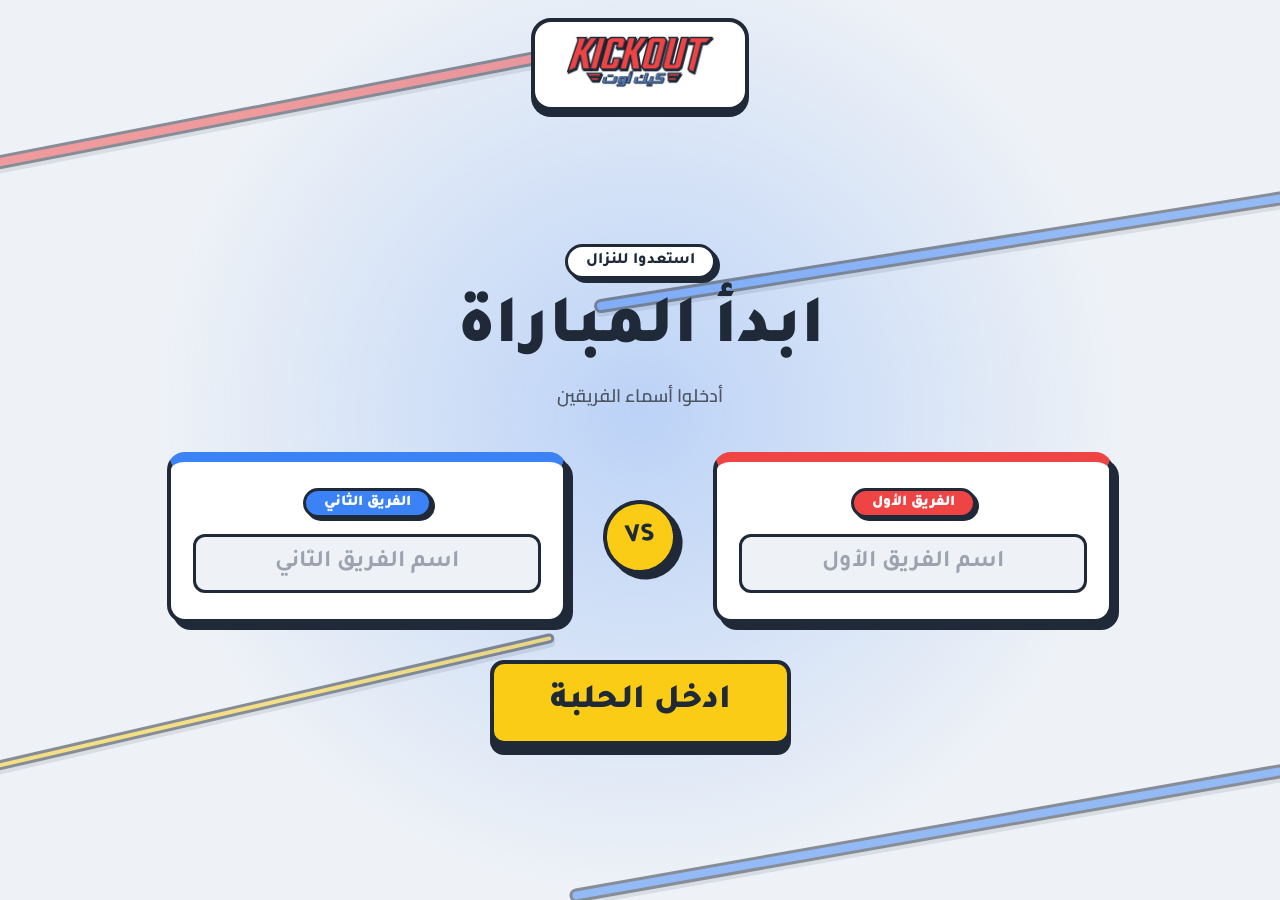
==== GameUI/ui.html @ 39d05496 "--game ui--" ====
<!DOCTYPE html>
<html lang="ar" dir="rtl">
<head>
  <meta charset="UTF-8" />
  <meta name="viewport" content="width=device-width, initial-scale=1.0" />
  <title>كيك أوت — المباراة | KickOut</title>
  <meta name="description" content="كيك أوت — لعبة تحدي معلومات المصارعة. فريقان يتنافسان على لقب البطولة. اختبر معلوماتك وأثبتها في الحلبة." />
  <meta name="theme-color" content="#EEF2F7" />
  <link rel="preconnect" href="https://fonts.googleapis.com" />
  <link rel="preconnect" href="https://fonts.gstatic.com" crossorigin />
  <link href="https://fonts.googleapis.com/css2?family=Cairo:wght@400;600;700;900&family=Tajawal:wght@400;500;700;800;900&display=swap" rel="stylesheet" />
  <link rel="stylesheet" href="ui.css" />
</head>
<body>

  <!-- Decorative arena background (shared across screens) -->
  <div class="bg-arena" aria-hidden="true">
    <div class="bg-glow"></div>
    <div class="rope rope--red bg-rope-1"></div>
    <div class="rope rope--blue bg-rope-2"></div>
    <div class="rope rope--yellow bg-rope-3"></div>
    <div class="rope rope--blue bg-rope-4"></div>
  </div>

  <!-- Floating brand HUD -->
  <header class="hud">
    <div class="hud__inner">
      <button class="hud__home" id="hudHome" type="button" aria-label="العودة إلى البداية">
        <span class="logo">
          <img class="logo__kick" src="logo-1-06.png" alt="Kick" />
        </span>
      </button>
    </div>
  </header>

  <main class="stage" id="stage">

    <!-- ============ SCREEN 1: TEAM NAMES ============ -->
    <section class="screen screen--setup is-active" id="screen-setup" aria-label="بداية المباراة">
      <div class="setup">
        <span class="eyebrow">استعدوا للنزال</span>
        <h1 class="screen-title">ابدأ المباراة</h1>
        <p class="screen-sub">أدخلوا أسماء الفريقين</p>

        <div class="versus">
          <div class="team-input team-input--red">
            <span class="team-input__badge">الفريق الأول</span>
            <input class="team-input__field" id="team1Name" type="text" maxlength="18" placeholder="اسم الفريق الأول" autocomplete="off" />
          </div>

          <div class="vs-badge" aria-hidden="true">
            <span>VS</span>
          </div>

          <div class="team-input team-input--blue">
            <span class="team-input__badge">الفريق الثاني</span>
            <input class="team-input__field" id="team2Name" type="text" maxlength="18" placeholder="اسم الفريق الثاني" autocomplete="off" />
          </div>
        </div>

        <p class="form-error" id="setupError" role="alert" hidden></p>

        <button class="btn btn--xl" id="startBtn" type="button">
          <span class="btn__face">ادخل الحلبة</span>
        </button>
      </div>
    </section>

    <!-- ============ SCREEN 2: CATEGORY SELECTION ============ -->
    <section class="screen screen--categories" id="screen-categories" aria-label="اختيار التصنيفات" hidden>
      <div class="categories">
        <span class="eyebrow" id="pickEyebrow">دور الاختيار</span>
        <h2 class="screen-title">
          <span class="pick-team" id="pickTeamName">الفريق الأول</span>
          يختار تصنيفين
        </h2>
        <p class="screen-sub">اضغط على تصنيفين لإضافتهما إلى لوحة اللعب</p>

        <div class="pick-counter">
          <span class="pick-counter__label">تم الاختيار</span>
          <span class="pick-counter__value"><span id="pickCount">0</span> / 2</span>
        </div>

        <div class="cat-grid" id="catGrid"><!-- category cards injected by JS --></div>

        <button class="btn btn--lg is-disabled" id="catNextBtn" type="button" disabled>
          <span class="btn__face" id="catNextLabel">اختر تصنيفين للمتابعة</span>
        </button>
      </div>
    </section>

    <!-- ============ SCREEN 3: QUESTION BOARD ============ -->
    <section class="screen screen--board" id="screen-board" aria-label="لوحة اللعب" hidden>

      <!-- Arena scoreboard -->
      <div class="scoreboard">
        <div class="score-team score-team--red" id="scoreTeam1">
          <span class="score-team__name" id="sbName1">الفريق الأول</span>
          <span class="score-team__points" id="sbScore1">0</span>
          <span class="score-team__turn" id="sbTurn1">دور اللعب</span>
        </div>

        <div class="score-center">
          <span class="score-center__logo">
            <img class="logo__kick" src="logo-1-07.png" alt="Kick" />
          </span>
          <span class="score-center__meta"><span id="questionsLeft">16</span> سؤال متبقٍ</span>
        </div>

        <div class="score-team score-team--blue" id="scoreTeam2">
          <span class="score-team__name" id="sbName2">الفريق الثاني</span>
          <span class="score-team__points" id="sbScore2">0</span>
          <span class="score-team__turn" id="sbTurn2">دور اللعب</span>
        </div>
      </div>

      <div class="board-grid" id="boardGrid"><!-- category panels injected by JS --></div>
    </section>

    <!-- ============ SCREEN 5: WINNER ============ -->
    <section class="screen screen--winner" id="screen-winner" aria-label="الفائز" hidden>
      <div class="confetti" id="confetti" aria-hidden="true"></div>
      <div class="winner">
        <span class="eyebrow eyebrow--gold">بطل النزال</span>
        <div class="trophy" aria-hidden="true">
          <div class="trophy__cup">
            <div class="trophy__handle trophy__handle--l"></div>
            <div class="trophy__handle trophy__handle--r"></div>
            <div class="trophy__star">★</div>
          </div>
          <div class="trophy__stem"></div>
          <div class="trophy__base"></div>
        </div>
        <h2 class="winner__title" id="winnerTitle">الفريق الأول</h2>
        <p class="winner__tag" id="winnerTag">بطل حلبة كيك أوت</p>

        <div class="winner__scores">
          <div class="winner__score winner__score--win" id="finalCard1">
            <span class="winner__score-name" id="finalName1">الفريق الأول</span>
            <span class="winner__score-points" id="finalScore1">0</span>
          </div>
          <div class="winner__score winner__score--lose" id="finalCard2">
            <span class="winner__score-name" id="finalName2">الفريق الثاني</span>
            <span class="winner__score-points" id="finalScore2">0</span>
          </div>
        </div>

        <div class="winner__actions">
          <button class="btn btn--lg" id="playAgainBtn" type="button">
            <span class="btn__face">إعادة المباراة</span>
          </button>
          <button class="btn btn--lg btn--ghost" id="homeBtn" type="button">
            <span class="btn__face">الصفحة الرئيسية</span>
          </button>
        </div>
      </div>
    </section>

  </main>

  <!-- ============ SCREEN 4: QUESTION MODAL ============ -->
  <div class="modal" id="questionModal" hidden>
    <div class="modal__overlay" id="modalOverlay"></div>
    <div class="modal__box" role="dialog" aria-modal="true" aria-labelledby="modalQuestion">
      <div class="modal__top">
        <span class="modal__category" id="modalCategory">التصنيف</span>
        <span class="modal__points" id="modalPoints">400</span>
      </div>

      <p class="modal__turn">دور <span id="modalTurnTeam">الفريق الأول</span></p>

      <h3 class="modal__question" id="modalQuestion">نص السؤال هنا</h3>

      <div class="modal__answer" id="modalAnswer" hidden>
        <span class="modal__answer-label">الإجابة</span>
        <p class="modal__answer-text" id="modalAnswerText"></p>
      </div>

      <div class="modal__actions">
        <button class="qbtn qbtn--reveal" id="revealBtn" type="button">
          <span class="qbtn__icon">👁</span><span>اكشف الإجابة</span>
        </button>
        <button class="qbtn qbtn--right" id="rightBtn" type="button">
          <span class="qbtn__icon">✔</span><span>إجابة صحيحة</span>
        </button>
        <button class="qbtn qbtn--wrong" id="wrongBtn" type="button">
          <span class="qbtn__icon">✖</span><span>إجابة خاطئة</span>
        </button>
        <button class="qbtn qbtn--skip" id="skipBtn" type="button">
          <span class="qbtn__icon">⏭</span><span>تخطي</span>
        </button>
      </div>

      <button class="modal__back" id="backBtn" type="button">الرجوع إلى اللوحة</button>
    </div>
  </div>

  <script src="ui.js"></script>
</body>
</html>
---- GameUI/ui.css ----
/* ============================================================
   كيك أوت — KickOut | Game Interface
   Continues the landing page's comic-arcade visual identity.
   ============================================================ */

:root {
  --blue: #3B82F6;
  --blue-deep: #1D4ED8;
  --red: #EF4444;
  --red-deep: #DC2626;
  --yellow: #FACC15;
  --yellow-deep: #EAB308;
  --white: #FFFFFF;
  --ink: #1F2937;
  --ink-soft: #4B5563;
  --bg: #EEF2F7;
  --panel: #FFFFFF;
  --shadow-hard: #1F2937;

  --font-display: 'Tajawal', 'Cairo', system-ui, sans-serif;
  --font-body: 'Cairo', system-ui, sans-serif;

  --radius: 18px;
}

* { margin: 0; padding: 0; box-sizing: border-box; }

html { background: var(--bg); }

body {
  font-family: var(--font-body);
  background: var(--bg);
  color: var(--ink);
  min-height: 100vh;
  overflow-x: hidden;
  -webkit-font-smoothing: antialiased;
}

button { font-family: var(--font-display); cursor: pointer; }

/* ============================================================
   DECORATIVE ARENA BACKGROUND
   ============================================================ */
.bg-arena { position: fixed; inset: 0; overflow: hidden; pointer-events: none; z-index: 0; }

.bg-glow {
  position: absolute;
  left: 50%; top: 46%;
  width: min(85vw, 1000px); height: min(85vw, 1000px);
  transform: translate(-50%, -50%);
  border-radius: 50%;
  background: radial-gradient(circle at center,
      rgba(59, 130, 246, 0.28) 0%,
      rgba(59, 130, 246, 0.14) 34%,
      rgba(59, 130, 246, 0) 68%);
}

.rope {
  position: absolute;
  height: 14px;
  border-radius: 10px;
  border: 3px solid var(--ink);
  box-shadow: 0 4px 0 rgba(31, 41, 55, 0.2);
  opacity: 0.5;
}
.rope--blue { background: var(--blue); }
.rope--red { background: var(--red); }
.rope--yellow { background: var(--yellow); height: 10px; }

.bg-rope-1 { top: 12%; left: -12%; width: 62%; transform: rotate(-11deg); }
.bg-rope-2 { top: 26%; right: -12%; width: 66%; transform: rotate(-9deg); }
.bg-rope-3 { bottom: 20%; left: -10%; width: 54%; transform: rotate(-13deg); }
.bg-rope-4 { bottom: 8%; right: -12%; width: 68%; transform: rotate(-10deg); }

/* ============================================================
   BRAND HUD
   ============================================================ */
.hud {
  position: absolute;
  inset: 18px 0 auto 0;
  z-index: 90;
  padding: 0 clamp(14px, 4vw, 40px);
  pointer-events: none;
  display: flex;
  justify-content: center;
}
.hud__inner {
  pointer-events: auto;
  background: var(--white);
  border: 4px solid var(--ink);
  border-radius: 20px;
  box-shadow: 0 6px 0 0 var(--shadow-hard);
  padding: 8px 26px;
}
.hud__home { border: none; background: transparent; padding: 4px; }


/* ============================================================
   STAGE + SCREENS
   ============================================================ */
.stage { position: relative; z-index: 1; min-height: 100vh; }

.screen {
  min-height: 100vh;
  padding: clamp(120px, 16vh, 150px) clamp(16px, 4vw, 48px) clamp(40px, 6vh, 70px);
  display: flex;
  align-items: center;
  justify-content: center;
}
.screen[hidden] { display: none; }

.screen.is-active { animation: screen-in 0.45s cubic-bezier(0.16, 1, 0.3, 1) both; }
@keyframes screen-in {
  from { opacity: 0; transform: translateY(22px) scale(0.985); }
  to { opacity: 1; transform: translateY(0) scale(1); }
}

/* ---------- Shared text bits ---------- */
.eyebrow {
  display: inline-block;
  font-family: var(--font-display);
  font-weight: 800;
  font-size: clamp(13px, 1.6vw, 16px);
  background: var(--white);
  border: 3px solid var(--ink);
  border-radius: 999px;
  padding: 5px 18px;
  box-shadow: 4px 4px 0 var(--shadow-hard);
  margin-bottom: 18px;
}
.eyebrow--gold { background: var(--yellow); }

.screen-title {
  font-family: var(--font-display);
  font-weight: 900;
  font-size: clamp(34px, 6vw, 68px);
  line-height: 1.02;
  color: var(--ink);
  text-wrap: balance;
}
.screen-sub {
  font-family: var(--font-body);
  font-weight: 600;
  font-size: clamp(14px, 2vw, 18px);
  color: var(--ink-soft);
  margin-top: 12px;
}

/* ============================================================
   ARCADE BUTTON
   ============================================================ */
.btn { position: relative; border: none; background: transparent; padding: 0; }
.btn__face {
  display: inline-block;
  background: var(--yellow);
  color: var(--ink);
  font-family: var(--font-display);
  font-weight: 900;
  border: 4px solid var(--ink);
  border-radius: 14px;
  transition: transform 0.1s cubic-bezier(0.4,0,1,1), box-shadow 0.1s cubic-bezier(0.4,0,1,1);
}
.btn--lg .btn__face { font-size: clamp(17px, 2.4vw, 24px); padding: 14px 34px; box-shadow: 0 8px 0 0 var(--shadow-hard); transform: translateY(-2px); }
.btn--xl .btn__face { font-size: clamp(22px, 3.4vw, 34px); padding: 18px 56px; box-shadow: 0 10px 0 0 var(--shadow-hard); transform: translateY(-3px); }
.btn:hover .btn__face, .btn:active .btn__face { transform: translateY(2px); box-shadow: 0 2px 0 0 var(--shadow-hard); }
.btn:focus-visible .btn__face { outline: 4px dashed var(--blue); outline-offset: 4px; }

.btn--ghost .btn__face { background: var(--white); }
.btn.is-disabled .btn__face,
.btn:disabled .btn__face {
  background: #E5E7EB; color: var(--ink-soft);
  transform: translateY(0); box-shadow: 0 5px 0 0 rgba(31,41,55,0.35);
  cursor: not-allowed;
}
.btn:disabled { cursor: not-allowed; }

/* ============================================================
   SCREEN 1 — SETUP
   ============================================================ */
.setup { text-align: center; width: 100%; max-width: 1000px; }
.versus {
  margin-top: 40px;
  display: flex;
  align-items: center;
  justify-content: center;
  gap: clamp(16px, 3vw, 36px);
  flex-wrap: wrap;
}
.team-input {
  flex: 1 1 320px;
  max-width: 400px;
  background: var(--white);
  border: 4px solid var(--ink);
  border-radius: var(--radius);
  box-shadow: 6px 7px 0 var(--shadow-hard);
  padding: 22px 22px 26px;
  text-align: center;
  position: relative;
  transition: transform 0.2s ease;
}
.team-input:focus-within { transform: translateY(-4px); }
.team-input--red { border-top: 10px solid var(--red); }
.team-input--blue { border-top: 10px solid var(--blue); }
.team-input__badge {
  display: inline-block;
  font-family: var(--font-display);
  font-weight: 900;
  font-size: 15px;
  color: var(--white);
  border: 3px solid var(--ink);
  border-radius: 999px;
  padding: 3px 18px;
  box-shadow: 3px 3px 0 var(--shadow-hard);
  margin-bottom: 16px;
}
.team-input--red .team-input__badge { background: var(--red); }
.team-input--blue .team-input__badge { background: var(--blue); }
.team-input__field {
  width: 100%;
  font-family: var(--font-display);
  font-weight: 800;
  font-size: clamp(18px, 2.4vw, 24px);
  text-align: center;
  color: var(--ink);
  background: var(--bg);
  border: 3px solid var(--ink);
  border-radius: 12px;
  padding: 12px 14px;
  outline: none;
}
.team-input__field::placeholder { color: #9CA3AF; font-weight: 700; }
.team-input__field:focus { background: var(--white); box-shadow: inset 0 0 0 3px var(--yellow); }

.vs-badge {
  flex: 0 0 auto;
  width: 74px; height: 74px;
  display: grid; place-items: center;
  background: var(--yellow);
  border: 4px solid var(--ink);
  border-radius: 50%;
  box-shadow: 5px 6px 0 var(--shadow-hard);
  font-family: var(--font-display);
  font-weight: 900;
  font-size: 26px;
  color: var(--ink);
  transform: rotate(-6deg);
}

.form-error {
  margin-top: 20px;
  font-family: var(--font-display);
  font-weight: 800;
  color: var(--red-deep);
  background: var(--white);
  display: inline-block;
  border: 3px solid var(--red);
  border-radius: 12px;
  padding: 8px 18px;
  box-shadow: 3px 3px 0 var(--shadow-hard);
}
.form-error[hidden] { display: none; }
.setup .btn--xl { margin-top: 40px; }

/* ============================================================
   SCREEN 2 — CATEGORIES
   ============================================================ */
.categories { text-align: center; width: 100%; max-width: 1120px; }
.pick-team { color: var(--red); }
.pick-team.is-blue { color: var(--blue); }

.pick-counter {
  margin-top: 22px;
  display: inline-flex;
  align-items: center;
  gap: 12px;
  background: var(--white);
  border: 3px solid var(--ink);
  border-radius: 999px;
  padding: 6px 8px 6px 20px;
  box-shadow: 4px 4px 0 var(--shadow-hard);
}
.pick-counter__label { font-family: var(--font-display); font-weight: 800; font-size: 15px; }
.pick-counter__value {
  font-family: var(--font-display); font-weight: 900; font-size: 16px;
  background: var(--yellow); border: 3px solid var(--ink); border-radius: 999px;
  padding: 4px 16px;
}

.cat-grid {
  margin: 32px 0 36px;
  display: grid;
  grid-template-columns: repeat(4, 1fr);
  gap: clamp(14px, 2vw, 22px);
}
.cat-card {
  position: relative;
  background: var(--white);
  border: 4px solid var(--ink);
  border-radius: var(--radius);
  box-shadow: 6px 7px 0 var(--shadow-hard);
  padding: 26px 16px 22px;
  text-align: center;
  transition: transform 0.16s cubic-bezier(0.16,1,0.3,1), box-shadow 0.16s ease;
  overflow: hidden;
}
.cat-card::before {
  content: "";
  position: absolute; inset: 0 0 auto 0; height: 8px;
  background: var(--accent, var(--yellow));
}
.cat-card:hover { transform: translateY(-6px) rotate(-1deg); box-shadow: 8px 12px 0 var(--shadow-hard); }
.cat-card:focus-visible { outline: 4px dashed var(--blue); outline-offset: 3px; }
.cat-card__icon {
  width: 56px; height: 56px; margin: 6px auto 14px;
  display: grid; place-items: center;
  background: var(--accent, var(--yellow));
  border: 3px solid var(--ink);
  border-radius: 14px;
  box-shadow: 3px 3px 0 var(--shadow-hard);
  color: var(--ink);
}
.cat-card__icon svg { width: 30px; height: 30px; display: block; }
.cat-card__name { font-family: var(--font-display); font-weight: 900; font-size: clamp(16px, 1.8vw, 20px); }
.cat-card__check {
  position: absolute; top: 10px; left: 10px;
  width: 30px; height: 30px;
  display: grid; place-items: center;
  background: var(--yellow); color: var(--ink);
  border: 3px solid var(--ink); border-radius: 50%;
  box-shadow: 2px 2px 0 var(--shadow-hard);
  font-weight: 900; font-size: 16px;
  transform: scale(0); transition: transform 0.2s cubic-bezier(0.16,1,0.3,1);
}
.cat-card.is-selected {
  border-color: var(--ink);
  box-shadow: 0 0 0 4px var(--yellow), 8px 12px 0 var(--shadow-hard);
  transform: translateY(-6px) scale(1.03);
  background: #FFFDF3;
}
.cat-card.is-selected .cat-card__check { transform: scale(1); }
.cat-card.is-taken {
  opacity: 0.5;
  filter: grayscale(0.5);
  pointer-events: none;
}
.cat-card.is-taken::after {
  content: "اختير";
  position: absolute; inset: auto 0 0 0;
  font-family: var(--font-display); font-weight: 900; font-size: 12px;
  background: var(--ink); color: var(--white);
  padding: 3px 0;
}

/* ============================================================
   SCREEN 3 — BOARD
   ============================================================ */
.screen--board { align-items: flex-start; flex-direction: column; max-width: 1200px; margin: 0 auto; }
.scoreboard {
  width: 100%;
  display: grid;
  grid-template-columns: 1fr auto 1fr;
  align-items: stretch;
  gap: clamp(10px, 1.6vw, 18px);
  margin-bottom: clamp(20px, 3vh, 30px);
}
.score-team {
  background: var(--white);
  border: 4px solid var(--ink);
  border-radius: var(--radius);
  box-shadow: 0 7px 0 0 var(--shadow-hard);
  padding: 16px 20px;
  display: flex;
  flex-direction: column;
  align-items: flex-start;
  position: relative;
  overflow: hidden;
  transition: transform 0.2s ease;
}
.score-team--red { border-bottom: 10px solid var(--red); align-items: flex-end; text-align: right; }
.score-team--blue { border-bottom: 10px solid var(--blue); align-items: flex-start; text-align: left; }
.score-team__name { font-family: var(--font-display); font-weight: 900; font-size: clamp(16px, 2vw, 24px); }
.score-team__points {
  font-family: var(--font-display); font-weight: 900;
  font-size: clamp(38px, 6vw, 64px); line-height: 1;
  color: var(--ink);
}
.score-team__turn {
  font-family: var(--font-display); font-weight: 900; font-size: 12px;
  background: var(--yellow); color: var(--ink);
  border: 2px solid var(--ink); border-radius: 999px;
  padding: 2px 12px; margin-top: 6px;
  opacity: 0; transform: translateY(4px); transition: opacity 0.2s ease, transform 0.2s ease;
}
.score-team.is-turn .score-team__turn { opacity: 1; transform: translateY(0); }
.score-team.is-turn { transform: translateY(-4px); }
.score-team--red.is-turn { box-shadow: 0 7px 0 0 var(--shadow-hard), 0 0 0 4px var(--red); }
.score-team--blue.is-turn { box-shadow: 0 7px 0 0 var(--shadow-hard), 0 0 0 4px var(--blue); }
.score-team__points.is-bumping { animation: score-bump 0.55s cubic-bezier(0.16,1,0.3,1); }
@keyframes score-bump {
  0% { transform: scale(1); }
  35% { transform: scale(1.35); color: var(--yellow-deep); }
  100% { transform: scale(1); }
}

.score-center {
  display: flex; flex-direction: column; align-items: center; justify-content: center;
  background: var(--ink); color: var(--white);
  border: 4px solid var(--ink); border-radius: var(--radius);
  box-shadow: 0 7px 0 0 var(--shadow-hard);
  padding: 12px clamp(14px, 2vw, 26px);
  min-width: 130px;
}
.score-center__logo { font-family: var(--font-display); font-weight: 900; font-size: clamp(18px, 2.4vw, 26px); }
.score-center__logo .logo__kick { -webkit-text-stroke: 1px var(--white); }
.score-center__logo .logo__out { -webkit-text-stroke: 1px var(--white); }
.score-center__meta {
  margin-top: 6px; font-family: var(--font-display); font-weight: 800; font-size: 12px;
  background: var(--yellow); color: var(--ink); border-radius: 999px; padding: 2px 12px; white-space: nowrap;
}

.board-grid {
  width: 100%;
  display: grid;
  grid-template-columns: repeat(4, 1fr);
  gap: clamp(12px, 1.6vw, 18px);
}
.cat-panel {
  background: var(--white);
  border: 4px solid var(--ink);
  border-radius: var(--radius);
  box-shadow: 6px 7px 0 var(--shadow-hard);
  overflow: hidden;
  display: flex;
  flex-direction: column;
}
.cat-panel__head {
  background: var(--accent, var(--yellow));
  border-bottom: 4px solid var(--ink);
  padding: 12px 10px;
  display: flex; align-items: center; justify-content: center; gap: 8px;
  min-height: 66px;
}
.cat-panel__icon { font-size: 22px; }
.cat-panel__title { font-family: var(--font-display); font-weight: 900; font-size: clamp(14px, 1.5vw, 18px); text-align: center; }
.cat-panel__body { padding: 12px; display: flex; flex-direction: column; gap: 10px; }

.qbtn-cell {
  position: relative;
  border: 3px solid var(--ink);
  background: var(--bg);
  border-radius: 12px;
  padding: 14px 10px;
  font-family: var(--font-display);
  font-weight: 900;
  font-size: clamp(20px, 2.4vw, 28px);
  color: var(--ink);
  box-shadow: 0 5px 0 0 var(--shadow-hard);
  transform: translateY(-1px);
  transition: transform 0.1s ease, box-shadow 0.1s ease, background 0.2s ease;
}
.qbtn-cell:hover:not(:disabled) { transform: translateY(2px); box-shadow: 0 2px 0 0 var(--shadow-hard); background: var(--yellow); }
.qbtn-cell:focus-visible { outline: 4px dashed var(--blue); outline-offset: 3px; }
.qbtn-cell:disabled {
  background: #E5E7EB; color: #9CA3AF;
  box-shadow: 0 3px 0 0 rgba(31,41,55,0.25);
  transform: translateY(0); cursor: not-allowed;
  text-decoration: line-through;
}
.qbtn-cell.is-used::after {
  content: "استُخدم";
  position: absolute; inset: 0;
  display: grid; place-items: center;
  font-size: 13px; letter-spacing: 1px;
  background: rgba(31,41,55,0.06);
  color: var(--ink-soft);
  text-decoration: none;
}

/* ============================================================
   SCREEN 4 — QUESTION MODAL
   ============================================================ */
.modal { position: fixed; inset: 0; z-index: 200; display: flex; align-items: center; justify-content: center; padding: 20px; }
.modal[hidden] { display: none; }
.modal__overlay { position: absolute; inset: 0; background: rgba(31,41,55,0.72); }
.modal__box {
  position: relative;
  width: 100%; max-width: 780px;
  max-height: 92vh; overflow-y: auto;
  background: var(--white);
  border: 5px solid var(--ink);
  border-radius: 26px;
  box-shadow: 0 14px 0 0 var(--shadow-hard);
  padding: clamp(22px, 4vw, 40px);
  text-align: center;
  animation: modal-in 0.35s cubic-bezier(0.16,1,0.3,1) both;
}
@keyframes modal-in {
  from { opacity: 0; transform: translateY(30px) scale(0.94); }
  to { opacity: 1; transform: translateY(0) scale(1); }
}
.modal__top { display: flex; align-items: center; justify-content: space-between; gap: 12px; }
.modal__category {
  font-family: var(--font-display); font-weight: 900; font-size: clamp(15px, 2vw, 20px);
  background: var(--blue); color: var(--white);
  border: 3px solid var(--ink); border-radius: 12px;
  padding: 6px 18px; box-shadow: 3px 3px 0 var(--shadow-hard);
}
.modal__points {
  font-family: var(--font-display); font-weight: 900; font-size: clamp(28px, 5vw, 48px);
  width: clamp(78px, 12vw, 108px); height: clamp(78px, 12vw, 108px);
  display: grid; place-items: center;
  background: var(--yellow); color: var(--ink);
  border: 4px solid var(--ink); border-radius: 50%;
  box-shadow: 4px 5px 0 var(--shadow-hard);
}
.modal__turn { margin-top: 18px; font-family: var(--font-display); font-weight: 800; color: var(--ink-soft); font-size: 15px; }
.modal__turn span { color: var(--ink); }
.modal__question {
  margin: 14px 0 6px;
  font-family: var(--font-display); font-weight: 900;
  font-size: clamp(22px, 3.4vw, 36px); line-height: 1.25;
  text-wrap: balance;
}
.modal__answer {
  margin: 18px 0 6px;
  background: #FFFDF3;
  border: 4px dashed var(--yellow-deep);
  border-radius: 16px;
  padding: 18px 20px;
  animation: answer-in 0.3s ease both;
}
.modal__answer[hidden] { display: none; }
@keyframes answer-in { from { opacity: 0; transform: scale(0.96); } to { opacity: 1; transform: scale(1); } }
.modal__answer-label {
  display: inline-block; font-family: var(--font-display); font-weight: 900; font-size: 13px;
  background: var(--yellow); border: 2px solid var(--ink); border-radius: 999px; padding: 2px 14px; margin-bottom: 10px;
}
.modal__answer-text { font-family: var(--font-display); font-weight: 800; font-size: clamp(18px, 2.6vw, 26px); }

.modal__actions {
  margin-top: 24px;
  display: grid;
  grid-template-columns: repeat(2, 1fr);
  gap: 12px;
}
.qbtn {
  display: flex; align-items: center; justify-content: center; gap: 8px;
  font-family: var(--font-display); font-weight: 900; font-size: clamp(15px, 2vw, 19px);
  color: var(--ink);
  border: 4px solid var(--ink); border-radius: 14px;
  padding: 14px 12px;
  box-shadow: 0 6px 0 0 var(--shadow-hard);
  transform: translateY(-2px);
  transition: transform 0.1s ease, box-shadow 0.1s ease, filter 0.15s ease;
  background: var(--white);
}
.qbtn:hover, .qbtn:active { transform: translateY(2px); box-shadow: 0 2px 0 0 var(--shadow-hard); }
.qbtn:focus-visible { outline: 4px dashed var(--ink); outline-offset: 3px; }
.qbtn:disabled { opacity: 0.45; pointer-events: none; }
.qbtn__icon { font-size: 20px; }
.qbtn--right { background: #22C55E; color: var(--white); }
.qbtn--wrong { background: var(--red); color: var(--white); }
.qbtn--skip { background: var(--white); }
.qbtn--reveal { background: var(--yellow); grid-column: 1 / -1; }

.modal__back {
  margin-top: 18px;
  font-family: var(--font-display); font-weight: 800; font-size: 15px;
  color: var(--ink); background: transparent;
  border: none; text-decoration: underline; text-underline-offset: 4px;
}
.modal__back:hover { color: var(--red-deep); }

/* ============================================================
   SCREEN 5 — WINNER
   ============================================================ */
.screen--winner { position: relative; overflow: hidden; }
.winner { text-align: center; width: 100%; max-width: 720px; position: relative; z-index: 2; }
.winner__title {
  font-family: var(--font-display); font-weight: 900;
  font-size: clamp(36px, 7vw, 76px); line-height: 1;
  margin-top: 10px;
  color: var(--ink);
  text-shadow: 5px 5px 0 var(--yellow);
}
.winner__tag {
  margin-top: 14px;
  display: inline-block;
  font-family: var(--font-display); font-weight: 900; font-size: clamp(14px, 2vw, 18px);
  background: var(--ink); color: var(--white);
  border-radius: 999px; padding: 6px 22px;
}
.winner__scores {
  margin: 34px auto 0;
  display: flex; gap: 18px; justify-content: center; flex-wrap: wrap;
}
.winner__score {
  flex: 1 1 200px; max-width: 260px;
  background: var(--white);
  border: 4px solid var(--ink);
  border-radius: var(--radius);
  box-shadow: 6px 7px 0 var(--shadow-hard);
  padding: 18px;
}
.winner__score--win { box-shadow: 0 0 0 4px var(--yellow), 6px 7px 0 var(--shadow-hard); background: #FFFDF3; }
.winner__score--lose { opacity: 0.85; }
.winner__score-name { display: block; font-family: var(--font-display); font-weight: 900; font-size: clamp(16px, 2vw, 20px); }
.winner__score-points { display: block; font-family: var(--font-display); font-weight: 900; font-size: clamp(36px, 5vw, 52px); margin-top: 4px; }
.winner__actions { margin-top: 40px; display: flex; gap: 16px; justify-content: center; flex-wrap: wrap; }

/* Trophy (built with divs, no images) */
.trophy { width: 150px; margin: 8px auto 6px; animation: trophy-float 2.6s ease-in-out infinite; }
@keyframes trophy-float { 0%,100% { transform: translateY(0) rotate(-1deg); } 50% { transform: translateY(-10px) rotate(1deg); } }
.trophy__cup {
  position: relative;
  width: 110px; height: 92px; margin: 0 auto;
  background: var(--yellow);
  border: 5px solid var(--ink);
  border-radius: 16px 16px 60px 60px;
  box-shadow: 0 8px 0 0 var(--shadow-hard);
}
.trophy__star { position: absolute; inset: 0; display: grid; place-items: center; font-size: 40px; color: var(--red); text-shadow: 2px 2px 0 var(--ink); }
.trophy__handle { position: absolute; top: 12px; width: 26px; height: 40px; border: 5px solid var(--ink); border-radius: 40px; }
.trophy__handle--l { left: -26px; border-right: none; }
.trophy__handle--r { right: -26px; border-left: none; }
.trophy__stem { width: 22px; height: 30px; margin: -2px auto 0; background: var(--yellow); border: 5px solid var(--ink); border-top: none; }
.trophy__base { width: 90px; height: 20px; margin: 0 auto; background: var(--ink); border-radius: 8px; box-shadow: 0 6px 0 0 rgba(31,41,55,0.4); }

/* Confetti */
.confetti { position: absolute; inset: 0; z-index: 1; pointer-events: none; }
.confetti i {
  position: absolute; top: -20px;
  width: 12px; height: 16px;
  border: 2px solid var(--ink);
  border-radius: 3px;
  animation: confetti-fall linear infinite;
}
@keyframes confetti-fall {
  0% { transform: translateY(-10vh) rotate(0deg); opacity: 1; }
  100% { transform: translateY(110vh) rotate(540deg); opacity: 0.9; }
}

/* ============================================================
   RESPONSIVE
   ============================================================ */
@media (max-width: 900px) {
  .cat-grid { grid-template-columns: repeat(2, 1fr); }
  .board-grid { grid-template-columns: repeat(2, 1fr); }
  .scoreboard { grid-template-columns: 1fr 1fr; }
  .score-center { grid-column: 1 / -1; order: -1; flex-direction: row; gap: 14px; }
}
@media (max-width: 560px) {
  .screen { padding-top: 120px; }
  .versus { flex-direction: column; }
  .vs-badge { transform: rotate(0deg); }
  .team-input { max-width: 100%; }
  .cat-grid { grid-template-columns: 1fr 1fr; }
  .board-grid { grid-template-columns: 1fr; }
  .modal__actions { grid-template-columns: 1fr; }
  .modal__reveal, .qbtn--reveal { grid-column: 1; }
}

@media (prefers-reduced-motion: reduce) {
  *, *::before, *::after { animation-duration: 0.01ms !important; animation-iteration-count: 1 !important; transition-duration: 0.01ms !important; }
}

.logo__kick { 
    width: 150px;
    height: auto;

 }
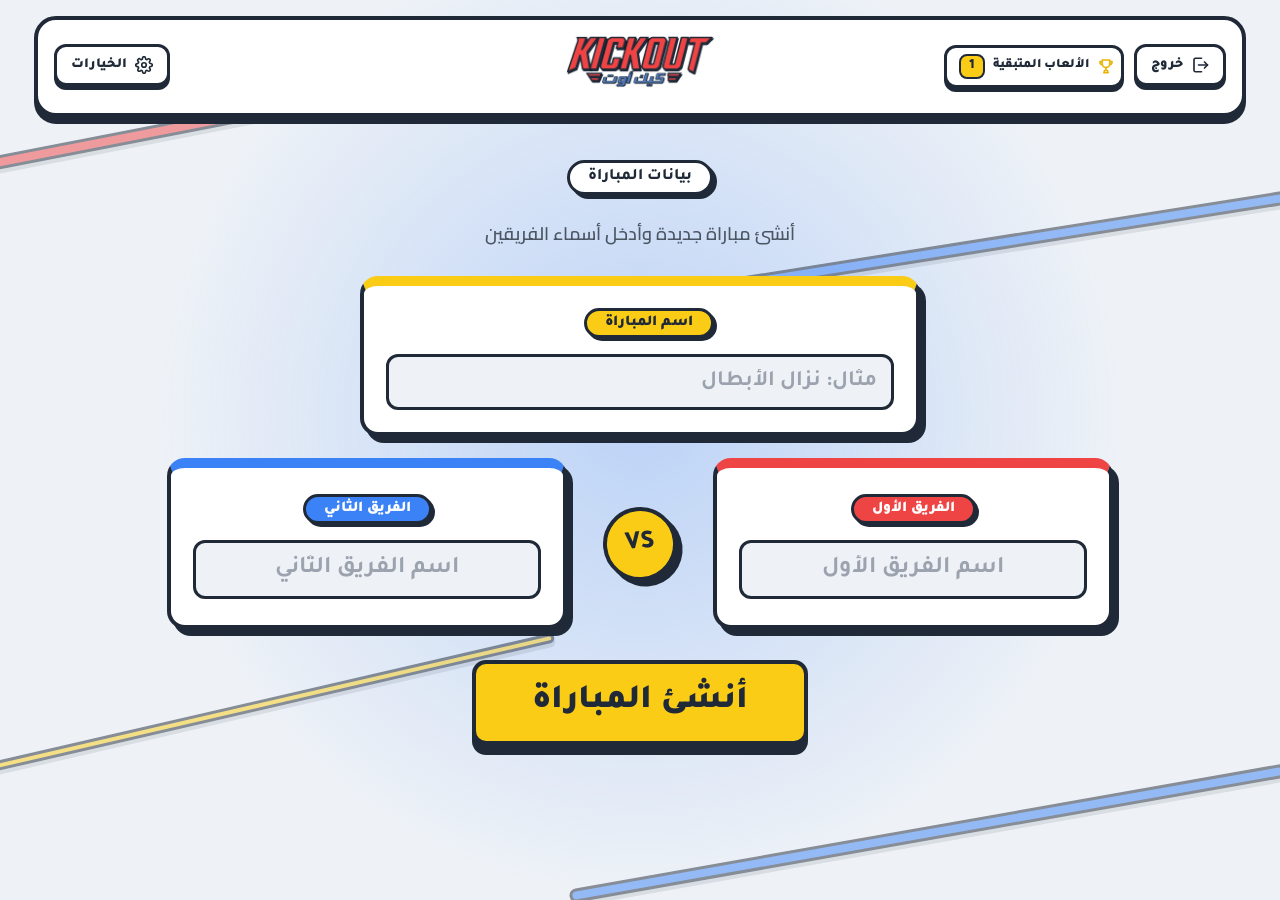
==== commit 79646727: "-new ui-" ====
--- a/GameUI/ui.html
+++ b/GameUI/ui.html
@@ -1,17 +1,22 @@
 <!DOCTYPE html>
 <html lang="ar" dir="rtl">
+
 <head>
   <meta charset="UTF-8" />
   <meta name="viewport" content="width=device-width, initial-scale=1.0" />
   <title>كيك أوت — المباراة | KickOut</title>
-  <meta name="description" content="كيك أوت — لعبة تحدي معلومات المصارعة. فريقان يتنافسان على لقب البطولة. اختبر معلوماتك وأثبتها في الحلبة." />
+  <meta name="description"
+    content="كيك أوت — لعبة تحدي معلومات المصارعة. فريقان يتنافسان على لقب البطولة. لوحة تحكم احترافية على طراز برامج المسابقات." />
   <meta name="theme-color" content="#EEF2F7" />
   <link rel="preconnect" href="https://fonts.googleapis.com" />
   <link rel="preconnect" href="https://fonts.gstatic.com" crossorigin />
-  <link href="https://fonts.googleapis.com/css2?family=Cairo:wght@400;600;700;900&family=Tajawal:wght@400;500;700;800;900&display=swap" rel="stylesheet" />
+  <link
+    href="https://fonts.googleapis.com/css2?family=Cairo:wght@400;600;700;900&family=Tajawal:wght@400;500;700;800;900&display=swap"
+    rel="stylesheet" />
   <link rel="stylesheet" href="ui.css" />
 </head>
-<body>
+
+<body data-screen="setup">
 
   <!-- Decorative arena background (shared across screens) -->
   <div class="bg-arena" aria-hidden="true">
@@ -22,46 +27,123 @@
     <div class="rope rope--blue bg-rope-4"></div>
   </div>
 
-  <!-- Floating brand HUD -->
+  <!-- ============ GLOBAL FLOATING HEADER ============ -->
   <header class="hud">
     <div class="hud__inner">
-      <button class="hud__home" id="hudHome" type="button" aria-label="العودة إلى البداية">
+
+      <!-- LEFT controls -->
+      <div class="hud__group hud__group--start">
+        <button class="hud-btn hud-btn--ghost" id="exitBtn" type="button">
+          <span class="hud-btn__icon" aria-hidden="true">
+            <svg viewBox="0 0 24 24" fill="none" stroke="currentColor" stroke-width="2.2" stroke-linecap="round"
+              stroke-linejoin="round">
+              <path d="M14 21H6a2 2 0 0 1-2-2V5a2 2 0 0 1 2-2h8" />
+              <path d="M18 16l4-4-4-4" />
+              <path d="M22 12H10" />
+            </svg>
+          </span>
+          <span class="hud-btn__label">خروج</span>
+        </button>
+
+        <button class="hud-btn hud-btn--danger hud-btn--match" id="finishBtn" type="button">
+          <span class="hud-btn__icon" aria-hidden="true">
+            <svg viewBox="0 0 24 24" fill="none" stroke="currentColor" stroke-width="2.2" stroke-linecap="round"
+              stroke-linejoin="round">
+              <path d="M4 21V4" />
+              <path d="M4 4h11l-1.5 3L15 10H4" />
+            </svg>
+          </span>
+          <span class="hud-btn__label">إنهاء المباراة</span>
+        </button>
+
+        <div class="hud-stat" id="remainingGames" title="الألعاب المتبقية">
+          <span class="hud-stat__icon" aria-hidden="true">
+            <svg viewBox="0 0 24 24" fill="none" stroke="currentColor" stroke-width="2.2" stroke-linecap="round"
+              stroke-linejoin="round">
+              <path d="M7 4h10v5a5 5 0 0 1-10 0V4Z" />
+              <path d="M7 6H4v1a3 3 0 0 0 3 3M17 6h3v1a3 3 0 0 1-3 3" />
+              <path d="M12 14v4M9 21h6M9.5 21l.5-3h4l.5 3" />
+            </svg>
+          </span>
+          <span class="hud-stat__label">الألعاب المتبقية</span>
+          <span class="hud-stat__value" id="remainingGamesValue">1</span>
+        </div>
+      </div>
+
+      <!-- CENTER logo -->
+      <button class="hud__logo" id="hudHome" type="button" aria-label="العودة إلى البداية">
         <span class="logo">
           <img class="logo__kick" src="logo-1-06.png" alt="Kick" />
         </span>
       </button>
+
+      <!-- RIGHT controls -->
+      <div class="hud__group hud__group--end">
+        <button class="hud-btn hud-btn--turn hud-btn--match" id="switchTurnBtn" type="button">
+          <span class="hud-btn__icon" aria-hidden="true">
+            <svg viewBox="0 0 24 24" fill="none" stroke="currentColor" stroke-width="2.2" stroke-linecap="round"
+              stroke-linejoin="round">
+              <path d="M3 12a9 9 0 0 1 15-6.7L21 8" />
+              <path d="M21 3v5h-5" />
+              <path d="M21 12a9 9 0 0 1-15 6.7L3 16" />
+              <path d="M3 21v-5h5" />
+            </svg>
+          </span>
+          <span class="hud-btn__label">تبديل الدور</span>
+        </button>
+
+        <button class="hud-btn hud-btn--ghost" id="settingsBtn" type="button">
+          <span class="hud-btn__icon" aria-hidden="true">
+            <svg viewBox="0 0 24 24" fill="none" stroke="currentColor" stroke-width="2.2" stroke-linecap="round"
+              stroke-linejoin="round">
+              <circle cx="12" cy="12" r="3" />
+              <path
+                d="M19.4 15a1.65 1.65 0 0 0 .33 1.82l.06.06a2 2 0 1 1-2.83 2.83l-.06-.06a1.65 1.65 0 0 0-1.82-.33 1.65 1.65 0 0 0-1 1.51V21a2 2 0 0 1-4 0v-.09A1.65 1.65 0 0 0 9 19.4a1.65 1.65 0 0 0-1.82.33l-.06.06a2 2 0 1 1-2.83-2.83l.06-.06a1.65 1.65 0 0 0 .33-1.82 1.65 1.65 0 0 0-1.51-1H3a2 2 0 0 1 0-4h.09A1.65 1.65 0 0 0 4.6 9a1.65 1.65 0 0 0-.33-1.82l-.06-.06a2 2 0 1 1 2.83-2.83l.06.06a1.65 1.65 0 0 0 1.82.33H9a1.65 1.65 0 0 0 1-1.51V3a2 2 0 0 1 4 0v.09a1.65 1.65 0 0 0 1 1.51 1.65 1.65 0 0 0 1.82-.33l.06-.06a2 2 0 1 1 2.83 2.83l-.06.06a1.65 1.65 0 0 0-.33 1.82V9a1.65 1.65 0 0 0 1.51 1H21a2 2 0 0 1 0 4h-.09a1.65 1.65 0 0 0-1.51 1Z" />
+            </svg>
+          </span>
+          <span class="hud-btn__label">الخيارات</span>
+        </button>
+      </div>
+
     </div>
   </header>
 
   <main class="stage" id="stage">
 
-    <!-- ============ SCREEN 1: TEAM NAMES ============ -->
-    <section class="screen screen--setup is-active" id="screen-setup" aria-label="بداية المباراة">
+    <!-- ============ SCREEN 1: MATCH CREATION ============ -->
+    <section class="screen screen--setup is-active" id="screen-setup" aria-label="إنشاء مباراة جديدة">
       <div class="setup">
-        <span class="eyebrow">استعدوا للنزال</span>
-        <h1 class="screen-title">ابدأ المباراة</h1>
-        <p class="screen-sub">أدخلوا أسماء الفريقين</p>
+        <span class="eyebrow">بيانات المباراة</span>
+        <p class="screen-sub setup__lead">أنشئ مباراة جديدة وأدخل أسماء الفريقين</p>
+
+        <div class="match-name">
+          <span style="margin-right: 180px;
+                       color: var(--black);
+                       background-color: var(--yellow);" class="team-input__badge">اسم المباراة</span>
+          <input class="match-name__field" id="matchName" type="text" maxlength="40" placeholder="مثال: نزال الأبطال"
+            autocomplete="off" />
+        </div>
 
         <div class="versus">
           <div class="team-input team-input--red">
             <span class="team-input__badge">الفريق الأول</span>
-            <input class="team-input__field" id="team1Name" type="text" maxlength="18" placeholder="اسم الفريق الأول" autocomplete="off" />
-          </div>
-
-          <div class="vs-badge" aria-hidden="true">
-            <span>VS</span>
-          </div>
+            <input class="team-input__field" id="team1Name" type="text" maxlength="18" placeholder="اسم الفريق الأول"
+              autocomplete="off" />
+          </div>
+
+          <div class="vs-badge" aria-hidden="true"><span>VS</span></div>
 
           <div class="team-input team-input--blue">
             <span class="team-input__badge">الفريق الثاني</span>
-            <input class="team-input__field" id="team2Name" type="text" maxlength="18" placeholder="اسم الفريق الثاني" autocomplete="off" />
+            <input class="team-input__field" id="team2Name" type="text" maxlength="18" placeholder="اسم الفريق الثاني"
+              autocomplete="off" />
           </div>
         </div>
 
         <p class="form-error" id="setupError" role="alert" hidden></p>
 
-        <button class="btn btn--xl" id="startBtn" type="button">
-          <span class="btn__face">ادخل الحلبة</span>
+        <button class="btn btn--xl setup__go" id="startBtn" type="button">
+          <span class="btn__face">أنشئ المباراة</span>
         </button>
       </div>
     </section>
@@ -69,48 +151,63 @@
     <!-- ============ SCREEN 2: CATEGORY SELECTION ============ -->
     <section class="screen screen--categories" id="screen-categories" aria-label="اختيار التصنيفات" hidden>
       <div class="categories">
-        <span class="eyebrow" id="pickEyebrow">دور الاختيار</span>
+        <span class="eyebrow" id="pickEyebrow">دور الفريق الأول</span>
         <h2 class="screen-title">
           <span class="pick-team" id="pickTeamName">الفريق الأول</span>
           يختار تصنيفين
         </h2>
-        <p class="screen-sub">اضغط على تصنيفين لإضافتهما إلى لوحة اللعب</p>
 
         <div class="pick-counter">
           <span class="pick-counter__label">تم الاختيار</span>
           <span class="pick-counter__value"><span id="pickCount">0</span> / 2</span>
         </div>
 
+        <!-- genre filter bar -->
+        <div class="filter-bar" id="filterBar" role="tablist" aria-label="تصفية التصنيفات"></div>
+
         <div class="cat-grid" id="catGrid"><!-- category cards injected by JS --></div>
-
-        <button class="btn btn--lg is-disabled" id="catNextBtn" type="button" disabled>
-          <span class="btn__face" id="catNextLabel">اختر تصنيفين للمتابعة</span>
-        </button>
       </div>
     </section>
 
     <!-- ============ SCREEN 3: QUESTION BOARD ============ -->
     <section class="screen screen--board" id="screen-board" aria-label="لوحة اللعب" hidden>
 
-      <!-- Arena scoreboard -->
+      <!-- Team control panels -->
       <div class="scoreboard">
-        <div class="score-team score-team--red" id="scoreTeam1">
-          <span class="score-team__name" id="sbName1">الفريق الأول</span>
-          <span class="score-team__points" id="sbScore1">0</span>
-          <span class="score-team__turn" id="sbTurn1">دور اللعب</span>
+        <div class="control-panel control-panel--red" id="scoreTeam1">
+          <div class="control-panel__top">
+            <span class="control-panel__name" id="sbName1">الفريق الأول</span>
+            <span class="control-panel__turn" id="sbTurn1">دور اللعب</span>
+          </div>
+          <span class="control-panel__points" id="sbScore1">0</span>
+          <div class="control-panel__adjust" data-team="0">
+            <button class="adj-btn adj-btn--minus" type="button" data-delta="-400">-400</button>
+            <button class="adj-btn adj-btn--minus" type="button" data-delta="-100">-100</button>
+            <button class="adj-btn adj-btn--plus" type="button" data-delta="100">+100</button>
+            <button class="adj-btn adj-btn--plus" type="button" data-delta="400">+400</button>
+          </div>
+          <div class="control-panel__helpers" id="helpers1" data-team="0"></div>
         </div>
 
         <div class="score-center">
-          <span class="score-center__logo">
-            <img class="logo__kick" src="logo-1-07.png" alt="Kick" />
-          </span>
-          <span class="score-center__meta"><span id="questionsLeft">16</span> سؤال متبقٍ</span>
-        </div>
-
-        <div class="score-team score-team--blue" id="scoreTeam2">
-          <span class="score-team__name" id="sbName2">الفريق الثاني</span>
-          <span class="score-team__points" id="sbScore2">0</span>
-          <span class="score-team__turn" id="sbTurn2">دور اللعب</span>
+          <span class="score-center__match" id="centerMatchName">المباراة</span>
+          <img class="score-center__logo" src="logo-1-07.png" alt="KickOut" />
+          <span class="score-center__meta"><span id="questionsLeft">24</span> سؤال متبقٍ</span>
+        </div>
+
+        <div class="control-panel control-panel--blue" id="scoreTeam2">
+          <div class="control-panel__top">
+            <span class="control-panel__name" id="sbName2">الفريق الثاني</span>
+            <span class="control-panel__turn" id="sbTurn2">دور اللعب</span>
+          </div>
+          <span class="control-panel__points" id="sbScore2">0</span>
+          <div class="control-panel__adjust" data-team="1">
+            <button class="adj-btn adj-btn--minus" type="button" data-delta="-400">-400</button>
+            <button class="adj-btn adj-btn--minus" type="button" data-delta="-100">-100</button>
+            <button class="adj-btn adj-btn--plus" type="button" data-delta="100">+100</button>
+            <button class="adj-btn adj-btn--plus" type="button" data-delta="400">+400</button>
+          </div>
+          <div class="control-panel__helpers" id="helpers2" data-team="1"></div>
         </div>
       </div>
 
@@ -158,14 +255,73 @@
 
   </main>
 
+  <!-- ============ FLOATING BOTTOM BAR ============ -->
+
+  <div class="dock" id="dock" hidden>
+    <div class="dock__inner">
+      <button class="dock-btn dock-btn--primary is-disabled" id="dockNext" type="button" disabled>
+        <svg viewBox="0 0 24 24" fill="none" stroke="currentColor" stroke-width="2.4" stroke-linecap="round"
+          stroke-linejoin="round">
+          <path d="M9 6l6 6-6 6" />
+        </svg>
+        <span>متابعة</span>
+      </button>
+      <span class="dock__hint" id="dockHint">اختر تصنيفين للمتابعة</span>
+      <button class="dock-btn dock-btn--ghost" id="dockBack" type="button">
+        <span>رجوع</span>
+        <svg viewBox="0 0 24 24" fill="none" stroke="currentColor" stroke-width="2.4" stroke-linecap="round"
+          stroke-linejoin="round">
+          <path d="M15 6l-6 6 6 6" />
+        </svg>
+
+        
+      </button>
+    </div>
+  </div>
+
   <!-- ============ SCREEN 4: QUESTION MODAL ============ -->
   <div class="modal" id="questionModal" hidden>
     <div class="modal__overlay" id="modalOverlay"></div>
     <div class="modal__box" role="dialog" aria-modal="true" aria-labelledby="modalQuestion">
+
+      <!-- Countdown timer -->
+      
+
       <div class="modal__top">
         <span class="modal__category" id="modalCategory">التصنيف</span>
+        <div class="timer" id="timer">
+        <span class="timer__display" id="timerDisplay">
+          <span class="timer__icon" aria-hidden="true">
+            <svg viewBox="0 0 24 24" fill="none" stroke="currentColor" stroke-width="2.2" stroke-linecap="round"
+              stroke-linejoin="round">
+              <circle cx="12" cy="13" r="8" />
+              <path d="M12 9v4l2.5 2.5M9 2h6" />
+            </svg>
+          </span>
+          <span id="timerTime">01:00</span>
+        </span>
+        <div class="timer__controls">
+          <button class="timer-btn timer-btn--start" id="timerStart" type="button">
+            <span class="timer-btn__icon" aria-hidden="true">
+              <svg viewBox="0 0 24 24" fill="currentColor">
+                <path d="M7 5l12 7-12 7V5Z" />
+              </svg>
+            </span>
+            <span id="timerStartLabel">ابدأ المؤقت</span>
+          </button>
+          <button class="timer-btn timer-btn--icon" id="timerRestart" type="button" aria-label="إعادة ضبط المؤقت"
+            title="إعادة الضبط">
+            <svg viewBox="0 0 24 24" fill="none" stroke="currentColor" stroke-width="2.2" stroke-linecap="round"
+              stroke-linejoin="round">
+              <path d="M3 12a9 9 0 1 0 3-6.7L3 8" />
+              <path d="M3 3v5h5" />
+            </svg>
+          </button>
+        </div>
+      </div>
         <span class="modal__points" id="modalPoints">400</span>
       </div>
+      
 
       <p class="modal__turn">دور <span id="modalTurnTeam">الفريق الأول</span></p>
 
@@ -178,16 +334,27 @@
 
       <div class="modal__actions">
         <button class="qbtn qbtn--reveal" id="revealBtn" type="button">
-          <span class="qbtn__icon">👁</span><span>اكشف الإجابة</span>
-        </button>
-        <button class="qbtn qbtn--right" id="rightBtn" type="button">
-          <span class="qbtn__icon">✔</span><span>إجابة صحيحة</span>
-        </button>
-        <button class="qbtn qbtn--wrong" id="wrongBtn" type="button">
-          <span class="qbtn__icon">✖</span><span>إجابة خاطئة</span>
-        </button>
-        <button class="qbtn qbtn--skip" id="skipBtn" type="button">
-          <span class="qbtn__icon">⏭</span><span>تخطي</span>
+          <span class="qbtn__icon" aria-hidden="true">
+            <svg viewBox="0 0 24 24" fill="none" stroke="currentColor" stroke-width="2.2" stroke-linecap="round"
+              stroke-linejoin="round">
+              <path d="M2 12s3.5-7 10-7 10 7 10 7-3.5 7-10 7-10-7-10-7Z" />
+              <circle cx="12" cy="12" r="3" />
+            </svg>
+          </span><span>اكشف الإجابة</span>
+        </button>
+        <button style = "background-color: var(--blue);" class="qbtn qbtn--right" id="rightBtn" type="button">
+          
+          </span><span>الفريق الأول</span>
+        </button>
+        <button style = "background-color: var(--red);" class="qbtn qbtn--wrong" id="wrongBtn" type="button">
+          <span class="qbtn__icon" aria-hidden="true">
+            
+          </span><span>الفريق الثاني</span>
+        </button>
+        <button style ="background-color: var(--white);"class="qbtn qbtn--reveal" id="skipBtn" type="button">
+          <span class="qbtn__icon" aria-hidden="true">
+            
+          </span><span>لا احد</span>
         </button>
       </div>
 
@@ -195,6 +362,53 @@
     </div>
   </div>
 
+  <!-- ============ CONFIRMATION DIALOG ============ -->
+  <div class="modal modal--confirm" id="confirmModal" hidden>
+    <div class="modal__overlay" id="confirmOverlay"></div>
+    <div class="confirm-box" role="alertdialog" aria-modal="true" aria-labelledby="confirmTitle">
+      <div class="confirm-box__icon" id="confirmIcon" aria-hidden="true">
+        <svg viewBox="0 0 24 24" fill="none" stroke="currentColor" stroke-width="2.2" stroke-linecap="round"
+          stroke-linejoin="round">
+          <path d="M10.29 3.86 1.82 18a2 2 0 0 0 1.71 3h16.94a2 2 0 0 0 1.71-3L13.71 3.86a2 2 0 0 0-3.42 0Z" />
+          <path d="M12 9v4M12 17h.01" />
+        </svg>
+      </div>
+      <h3 class="confirm-box__title" id="confirmTitle">هل أنت متأكد؟</h3>
+      <p class="confirm-box__text" id="confirmText"></p>
+      <div class="confirm-box__actions">
+        <button class="btn btn--md btn--ghost" id="confirmCancel" type="button">
+          <span class="btn__face">إلغاء</span>
+        </button>
+        <button class="btn btn--md btn--danger" id="confirmOk" type="button">
+          <span class="btn__face">تأكيد</span>
+        </button>
+      </div>
+    </div>
+  </div>
+
+  <!-- ============ SETTINGS DIALOG (placeholder) ============ -->
+  <div class="modal modal--confirm" id="settingsModal" hidden>
+    <div class="modal__overlay" id="settingsOverlay"></div>
+    <div class="confirm-box" role="dialog" aria-modal="true" aria-labelledby="settingsTitle">
+      <div class="confirm-box__icon confirm-box__icon--neutral" aria-hidden="true">
+        <svg viewBox="0 0 24 24" fill="none" stroke="currentColor" stroke-width="2.2" stroke-linecap="round"
+          stroke-linejoin="round">
+          <circle cx="12" cy="12" r="3" />
+          <path
+            d="M19.4 15a1.65 1.65 0 0 0 .33 1.82l.06.06a2 2 0 1 1-2.83 2.83l-.06-.06a1.65 1.65 0 0 0-1.82-.33 1.65 1.65 0 0 0-1 1.51V21a2 2 0 0 1-4 0v-.09A1.65 1.65 0 0 0 9 19.4a1.65 1.65 0 0 0-1.82.33l-.06.06a2 2 0 1 1-2.83-2.83l.06-.06a1.65 1.65 0 0 0 .33-1.82 1.65 1.65 0 0 0-1.51-1H3a2 2 0 0 1 0-4h.09A1.65 1.65 0 0 0 4.6 9a1.65 1.65 0 0 0-.33-1.82l-.06-.06a2 2 0 1 1 2.83-2.83l.06.06a1.65 1.65 0 0 0 1.82.33H9a1.65 1.65 0 0 0 1-1.51V3a2 2 0 0 1 4 0v.09a1.65 1.65 0 0 0 1 1.51 1.65 1.65 0 0 0 1.82-.33l.06-.06a2 2 0 1 1 2.83 2.83l-.06.06a1.65 1.65 0 0 0-.33 1.82V9a1.65 1.65 0 0 0 1.51 1H21a2 2 0 0 1 0 4h-.09a1.65 1.65 0 0 0-1.51 1Z" />
+        </svg>
+      </div>
+      <h3 class="confirm-box__title" id="settingsTitle">الخيارات</h3>
+      <p class="confirm-box__text">إعدادات المباراة ستتوفر هنا قريباً — مدة المؤقت، الأصوات، وعدد الأسئلة.</p>
+      <div class="confirm-box__actions">
+        <button class="btn btn--md" id="settingsClose" type="button">
+          <span class="btn__face">حسناً</span>
+        </button>
+      </div>
+    </div>
+  </div>
+
   <script src="ui.js"></script>
 </body>
-</html>
+
+</html>
--- a/GameUI/ui.css
+++ b/GameUI/ui.css
@@ -1,6 +1,6 @@
 /* ============================================================
    كيك أوت — KickOut | Game Interface
-   Continues the landing page's comic-arcade visual identity.
+   Comic-arcade visual identity — host control panel.
    ============================================================ */
 
 :root {
@@ -8,6 +8,8 @@
   --blue-deep: #1D4ED8;
   --red: #EF4444;
   --red-deep: #DC2626;
+  --green: #22C55E;
+  --green-deep: #16A34A;
   --yellow: #FACC15;
   --yellow-deep: #EAB308;
   --white: #FFFFFF;
@@ -15,12 +17,16 @@
   --ink-soft: #4B5563;
   --bg: #EEF2F7;
   --panel: #FFFFFF;
+  --muted: #E5E7EB;
   --shadow-hard: #1F2937;
 
   --font-display: 'Tajawal', 'Cairo', system-ui, sans-serif;
   --font-body: 'Cairo', system-ui, sans-serif;
 
   --radius: 18px;
+
+  --hud-h: 88px;
+  --dock-h: 82px;
 }
 
 * { margin: 0; padding: 0; box-sizing: border-box; }
@@ -37,79 +43,113 @@
 }
 
 button { font-family: var(--font-display); cursor: pointer; }
+:focus-visible { outline: 4px dashed var(--blue); outline-offset: 3px; }
 
 /* ============================================================
    DECORATIVE ARENA BACKGROUND
    ============================================================ */
 .bg-arena { position: fixed; inset: 0; overflow: hidden; pointer-events: none; z-index: 0; }
-
 .bg-glow {
-  position: absolute;
-  left: 50%; top: 46%;
+  position: absolute; left: 50%; top: 46%;
   width: min(85vw, 1000px); height: min(85vw, 1000px);
-  transform: translate(-50%, -50%);
-  border-radius: 50%;
+  transform: translate(-50%, -50%); border-radius: 50%;
   background: radial-gradient(circle at center,
-      rgba(59, 130, 246, 0.28) 0%,
-      rgba(59, 130, 246, 0.14) 34%,
-      rgba(59, 130, 246, 0) 68%);
-}
-
+      rgba(59,130,246,0.28) 0%, rgba(59,130,246,0.14) 34%, rgba(59,130,246,0) 68%);
+}
 .rope {
-  position: absolute;
-  height: 14px;
-  border-radius: 10px;
-  border: 3px solid var(--ink);
-  box-shadow: 0 4px 0 rgba(31, 41, 55, 0.2);
-  opacity: 0.5;
+  position: absolute; height: 14px; border-radius: 10px;
+  border: 3px solid var(--ink); box-shadow: 0 4px 0 rgba(31,41,55,0.2); opacity: 0.5;
 }
 .rope--blue { background: var(--blue); }
 .rope--red { background: var(--red); }
 .rope--yellow { background: var(--yellow); height: 10px; }
-
 .bg-rope-1 { top: 12%; left: -12%; width: 62%; transform: rotate(-11deg); }
 .bg-rope-2 { top: 26%; right: -12%; width: 66%; transform: rotate(-9deg); }
 .bg-rope-3 { bottom: 20%; left: -10%; width: 54%; transform: rotate(-13deg); }
 .bg-rope-4 { bottom: 8%; right: -12%; width: 68%; transform: rotate(-10deg); }
 
 /* ============================================================
-   BRAND HUD
+   LOGO (text based)
+   ============================================================ */
+.logo {
+  font-family: var(--font-display); font-weight: 900;
+  font-size: 26px; letter-spacing: -0.5px; line-height: 1; white-space: nowrap;
+}
+.logo__kick { width:150px; height:auto; }
+.logo__out  { color: var(--blue); -webkit-text-stroke: 1.5px var(--ink); }
+
+/* ============================================================
+   GLOBAL FLOATING HEADER (HUD)
    ============================================================ */
 .hud {
-  position: absolute;
-  inset: 18px 0 auto 0;
-  z-index: 90;
-  padding: 0 clamp(14px, 4vw, 40px);
-  pointer-events: none;
-  display: flex;
-  justify-content: center;
+  position: fixed; inset: 16px clamp(12px, 3vw, 34px) auto; z-index: 120;
+  display: flex; justify-content: center; pointer-events: none;
 }
 .hud__inner {
   pointer-events: auto;
+  width: 100%; max-width: 1240px;
   background: var(--white);
   border: 4px solid var(--ink);
-  border-radius: 20px;
-  box-shadow: 0 6px 0 0 var(--shadow-hard);
-  padding: 8px 26px;
-}
-.hud__home { border: none; background: transparent; padding: 4px; }
-
+  border-radius: 22px;
+  box-shadow: 0 7px 0 0 var(--shadow-hard);
+  padding: 10px 16px;
+  display: grid;
+  grid-template-columns: 1fr auto 1fr;
+  align-items: center;
+  gap: 12px;
+}
+.hud__group { display: flex; align-items: center; gap: 10px; flex-wrap: wrap; }
+.hud__group--end { justify-content: flex-end; }
+.hud__group--start { justify-content: flex-start; }
+/* RTL: start group visually on the right of source order? keep logical */
+.hud__logo { border: none; background: transparent; padding: 4px 8px; justify-self: center; }
+.hud__logo .logo { font-size: clamp(22px, 2.4vw, 30px); }
+
+/* Match-only controls hidden unless on board */
+.hud-btn.hud-btn--match { display: none; }
+body[data-screen="board"] .hud-btn.hud-btn--match { display: inline-flex; }
+
+.hud-btn {
+  display: inline-flex; align-items: center; gap: 8px;
+  font-family: var(--font-display); font-weight: 900; font-size: 14px;
+  color: var(--ink); background: var(--yellow);
+  border: 3px solid var(--ink); border-radius: 12px;
+  padding: 9px 14px; box-shadow: 0 4px 0 0 var(--shadow-hard);
+  transform: translateY(-1px); transition: transform .1s ease, box-shadow .1s ease, filter .15s ease;
+}
+.hud-btn:hover, .hud-btn:active { transform: translateY(2px); box-shadow: 0 1px 0 0 var(--shadow-hard); }
+.hud-btn__icon { width: 18px; height: 18px; display: grid; place-items: center; }
+.hud-btn__icon svg { width: 18px; height: 18px; }
+.hud-btn--ghost { background: var(--white); }
+.hud-btn--danger { background: var(--red); color: var(--white); }
+.hud-btn--turn { background: var(--blue); color: var(--white); }
+
+.hud-stat {
+  display: inline-flex; align-items: center; gap: 8px;
+  font-family: var(--font-display); font-weight: 900; font-size: 13px; color: var(--ink);
+  background: var(--white); border: 3px solid var(--ink); border-radius: 12px;
+  padding: 6px 6px 6px 12px; box-shadow: 0 4px 0 0 var(--shadow-hard);
+}
+.hud-stat__icon { width: 18px; height: 18px; color: var(--yellow-deep); }
+.hud-stat__icon svg { width: 18px; height: 18px; }
+.hud-stat__label { white-space: nowrap; }
+.hud-stat__value {
+  min-width: 26px; text-align: center;
+  background: var(--yellow); border: 2px solid var(--ink); border-radius: 8px;
+  padding: 2px 8px; font-size: 14px;
+}
 
 /* ============================================================
    STAGE + SCREENS
    ============================================================ */
 .stage { position: relative; z-index: 1; min-height: 100vh; }
-
 .screen {
   min-height: 100vh;
-  padding: clamp(120px, 16vh, 150px) clamp(16px, 4vw, 48px) clamp(40px, 6vh, 70px);
-  display: flex;
-  align-items: center;
-  justify-content: center;
+  padding: calc(var(--hud-h) + 34px) clamp(16px, 4vw, 48px) calc(var(--dock-h) + 34px);
+  display: flex; align-items: center; justify-content: center;
 }
 .screen[hidden] { display: none; }
-
-.screen.is-active { animation: screen-in 0.45s cubic-bezier(0.16, 1, 0.3, 1) both; }
+.screen.is-active { animation: screen-in 0.45s cubic-bezier(0.16,1,0.3,1) both; }
 @keyframes screen-in {
   from { opacity: 0; transform: translateY(22px) scale(0.985); }
   to { opacity: 1; transform: translateY(0) scale(1); }
@@ -117,33 +157,19 @@
 
 /* ---------- Shared text bits ---------- */
 .eyebrow {
-  display: inline-block;
-  font-family: var(--font-display);
-  font-weight: 800;
+  display: inline-block; font-family: var(--font-display); font-weight: 800;
   font-size: clamp(13px, 1.6vw, 16px);
-  background: var(--white);
-  border: 3px solid var(--ink);
-  border-radius: 999px;
-  padding: 5px 18px;
-  box-shadow: 4px 4px 0 var(--shadow-hard);
-  margin-bottom: 18px;
+  background: var(--white); border: 3px solid var(--ink); border-radius: 999px;
+  padding: 5px 18px; box-shadow: 4px 4px 0 var(--shadow-hard); margin-bottom: 18px;
 }
 .eyebrow--gold { background: var(--yellow); }
-
 .screen-title {
-  font-family: var(--font-display);
-  font-weight: 900;
-  font-size: clamp(34px, 6vw, 68px);
-  line-height: 1.02;
-  color: var(--ink);
-  text-wrap: balance;
+  font-family: var(--font-display); font-weight: 900;
+  font-size: clamp(30px, 5vw, 58px); line-height: 1.04; color: var(--ink); text-wrap: balance;
 }
 .screen-sub {
-  font-family: var(--font-body);
-  font-weight: 600;
-  font-size: clamp(14px, 2vw, 18px);
-  color: var(--ink-soft);
-  margin-top: 12px;
+  font-family: var(--font-body); font-weight: 600;
+  font-size: clamp(14px, 2vw, 18px); color: var(--ink-soft); margin-top: 12px;
 }
 
 /* ============================================================
@@ -151,329 +177,323 @@
    ============================================================ */
 .btn { position: relative; border: none; background: transparent; padding: 0; }
 .btn__face {
-  display: inline-block;
-  background: var(--yellow);
-  color: var(--ink);
-  font-family: var(--font-display);
-  font-weight: 900;
-  border: 4px solid var(--ink);
-  border-radius: 14px;
-  transition: transform 0.1s cubic-bezier(0.4,0,1,1), box-shadow 0.1s cubic-bezier(0.4,0,1,1);
-}
+  display: inline-block; background: var(--yellow); color: var(--ink);
+  font-family: var(--font-display); font-weight: 900;
+  border: 4px solid var(--ink); border-radius: 14px;
+  transition: transform 0.1s ease, box-shadow 0.1s ease;
+}
+.btn--md .btn__face { font-size: clamp(15px, 2vw, 18px); padding: 12px 26px; box-shadow: 0 6px 0 0 var(--shadow-hard); transform: translateY(-2px); }
 .btn--lg .btn__face { font-size: clamp(17px, 2.4vw, 24px); padding: 14px 34px; box-shadow: 0 8px 0 0 var(--shadow-hard); transform: translateY(-2px); }
 .btn--xl .btn__face { font-size: clamp(22px, 3.4vw, 34px); padding: 18px 56px; box-shadow: 0 10px 0 0 var(--shadow-hard); transform: translateY(-3px); }
 .btn:hover .btn__face, .btn:active .btn__face { transform: translateY(2px); box-shadow: 0 2px 0 0 var(--shadow-hard); }
-.btn:focus-visible .btn__face { outline: 4px dashed var(--blue); outline-offset: 4px; }
-
 .btn--ghost .btn__face { background: var(--white); }
-.btn.is-disabled .btn__face,
-.btn:disabled .btn__face {
-  background: #E5E7EB; color: var(--ink-soft);
-  transform: translateY(0); box-shadow: 0 5px 0 0 rgba(31,41,55,0.35);
-  cursor: not-allowed;
-}
-.btn:disabled { cursor: not-allowed; }
-
-/* ============================================================
-   SCREEN 1 — SETUP
+.btn--danger .btn__face { background: var(--red); color: var(--white); }
+.btn.is-disabled .btn__face, .btn:disabled .btn__face {
+  background: var(--muted); color: var(--ink-soft);
+  transform: translateY(0); box-shadow: 0 5px 0 0 rgba(31,41,55,0.35); cursor: not-allowed;
+}
+
+/* ============================================================
+   SCREEN 1 — MATCH CREATION
    ============================================================ */
 .setup { text-align: center; width: 100%; max-width: 1000px; }
+.setup__lead { margin-top: 4px; margin-bottom: 8px; }
+.match-name {
+  margin: 26px auto 8px; max-width: 560px; text-align: right;
+  background: var(--white); border: 4px solid var(--ink); border-radius: var(--radius);
+  box-shadow: 6px 7px 0 var(--shadow-hard); padding: 18px 22px 22px;
+  border-top: 10px solid var(--yellow);
+}
+.match-name__label {
+  display: block; font-family: var(--font-display); font-weight: 900;
+  font-size: 15px; margin-bottom: 10px;
+}
+.match-name__field {
+  width: 100%; font-family: var(--font-display); font-weight: 800;
+  font-size: clamp(17px, 2.2vw, 22px); text-align: right; color: var(--ink);
+  background: var(--bg); border: 3px solid var(--ink); border-radius: 12px; padding: 12px 14px; outline: none;
+}
+.match-name__field::placeholder { color: #9CA3AF; font-weight: 700; }
+.match-name__field:focus { background: var(--white); box-shadow: inset 0 0 0 3px var(--yellow); }
+
 .versus {
-  margin-top: 40px;
-  display: flex;
-  align-items: center;
-  justify-content: center;
-  gap: clamp(16px, 3vw, 36px);
-  flex-wrap: wrap;
+  margin-top: 22px; display: flex; align-items: center; justify-content: center;
+  gap: clamp(16px, 3vw, 36px); flex-wrap: wrap;
 }
 .team-input {
-  flex: 1 1 320px;
-  max-width: 400px;
-  background: var(--white);
-  border: 4px solid var(--ink);
-  border-radius: var(--radius);
-  box-shadow: 6px 7px 0 var(--shadow-hard);
-  padding: 22px 22px 26px;
-  text-align: center;
-  position: relative;
-  transition: transform 0.2s ease;
+  flex: 1 1 320px; max-width: 400px; background: var(--white);
+  border: 4px solid var(--ink); border-radius: var(--radius);
+  box-shadow: 6px 7px 0 var(--shadow-hard); padding: 22px 22px 26px;
+  text-align: center; position: relative; transition: transform 0.2s ease;
 }
 .team-input:focus-within { transform: translateY(-4px); }
 .team-input--red { border-top: 10px solid var(--red); }
 .team-input--blue { border-top: 10px solid var(--blue); }
 .team-input__badge {
-  display: inline-block;
-  font-family: var(--font-display);
-  font-weight: 900;
-  font-size: 15px;
-  color: var(--white);
-  border: 3px solid var(--ink);
-  border-radius: 999px;
-  padding: 3px 18px;
-  box-shadow: 3px 3px 0 var(--shadow-hard);
-  margin-bottom: 16px;
+  display: inline-block; font-family: var(--font-display); font-weight: 900;
+  font-size: 15px; color: var(--white); border: 3px solid var(--ink); border-radius: 999px;
+  padding: 3px 18px; box-shadow: 3px 3px 0 var(--shadow-hard); margin-bottom: 16px;
 }
 .team-input--red .team-input__badge { background: var(--red); }
 .team-input--blue .team-input__badge { background: var(--blue); }
 .team-input__field {
-  width: 100%;
-  font-family: var(--font-display);
-  font-weight: 800;
-  font-size: clamp(18px, 2.4vw, 24px);
-  text-align: center;
-  color: var(--ink);
-  background: var(--bg);
-  border: 3px solid var(--ink);
-  border-radius: 12px;
-  padding: 12px 14px;
-  outline: none;
+  width: 100%; font-family: var(--font-display); font-weight: 800;
+  font-size: clamp(18px, 2.4vw, 24px); text-align: center; color: var(--ink);
+  background: var(--bg); border: 3px solid var(--ink); border-radius: 12px; padding: 12px 14px; outline: none;
 }
 .team-input__field::placeholder { color: #9CA3AF; font-weight: 700; }
 .team-input__field:focus { background: var(--white); box-shadow: inset 0 0 0 3px var(--yellow); }
 
 .vs-badge {
-  flex: 0 0 auto;
-  width: 74px; height: 74px;
-  display: grid; place-items: center;
-  background: var(--yellow);
-  border: 4px solid var(--ink);
-  border-radius: 50%;
+  flex: 0 0 auto; width: 74px; height: 74px; display: grid; place-items: center;
+  background: var(--yellow); border: 4px solid var(--ink); border-radius: 50%;
   box-shadow: 5px 6px 0 var(--shadow-hard);
-  font-family: var(--font-display);
-  font-weight: 900;
-  font-size: 26px;
-  color: var(--ink);
-  transform: rotate(-6deg);
-}
-
+  font-family: var(--font-display); font-weight: 900; font-size: 26px; color: var(--ink); transform: rotate(-6deg);
+}
 .form-error {
-  margin-top: 20px;
-  font-family: var(--font-display);
-  font-weight: 800;
-  color: var(--red-deep);
-  background: var(--white);
-  display: inline-block;
-  border: 3px solid var(--red);
-  border-radius: 12px;
-  padding: 8px 18px;
-  box-shadow: 3px 3px 0 var(--shadow-hard);
+  margin-top: 20px; font-family: var(--font-display); font-weight: 800; color: var(--red-deep);
+  background: var(--white); display: inline-block; border: 3px solid var(--red);
+  border-radius: 12px; padding: 8px 18px; box-shadow: 3px 3px 0 var(--shadow-hard);
 }
 .form-error[hidden] { display: none; }
-.setup .btn--xl { margin-top: 40px; }
+.setup__go { margin-top: 34px; }
 
 /* ============================================================
    SCREEN 2 — CATEGORIES
    ============================================================ */
-.categories { text-align: center; width: 100%; max-width: 1120px; }
+.categories { text-align: center; width: 100%; max-width: 1160px; }
 .pick-team { color: var(--red); }
 .pick-team.is-blue { color: var(--blue); }
-
 .pick-counter {
-  margin-top: 22px;
-  display: inline-flex;
-  align-items: center;
-  gap: 12px;
-  background: var(--white);
-  border: 3px solid var(--ink);
-  border-radius: 999px;
-  padding: 6px 8px 6px 20px;
-  box-shadow: 4px 4px 0 var(--shadow-hard);
+  margin-top: 20px; display: inline-flex; align-items: center; gap: 12px;
+  background: var(--white); border: 3px solid var(--ink); border-radius: 999px;
+  padding: 6px 8px 6px 20px; box-shadow: 4px 4px 0 var(--shadow-hard);
 }
 .pick-counter__label { font-family: var(--font-display); font-weight: 800; font-size: 15px; }
 .pick-counter__value {
   font-family: var(--font-display); font-weight: 900; font-size: 16px;
-  background: var(--yellow); border: 3px solid var(--ink); border-radius: 999px;
-  padding: 4px 16px;
-}
+  background: var(--yellow); border: 3px solid var(--ink); border-radius: 999px; padding: 4px 16px;
+}
+
+/* genre filter bar */
+.filter-bar {
+  margin: 26px auto 4px; display: flex; flex-wrap: wrap; gap: 10px; justify-content: center;
+}
+.filter-chip {
+  font-family: var(--font-display); font-weight: 900; font-size: 14px; color: var(--ink);
+  background: var(--white); border: 3px solid var(--ink); border-radius: 999px;
+  padding: 8px 18px; box-shadow: 0 4px 0 0 var(--shadow-hard); transform: translateY(-1px);
+  transition: transform .1s ease, box-shadow .1s ease, background .15s ease, color .15s ease;
+}
+.filter-chip:hover { transform: translateY(1px); box-shadow: 0 2px 0 0 var(--shadow-hard); }
+.filter-chip.is-active { background: var(--ink); color: var(--white); }
 
 .cat-grid {
-  margin: 32px 0 36px;
-  display: grid;
-  grid-template-columns: repeat(4, 1fr);
-  gap: clamp(14px, 2vw, 22px);
+  margin: 26px 0 10px; display: grid; grid-template-columns: repeat(4, 1fr);
+  gap: clamp(16px, 2vw, 24px);
 }
 .cat-card {
-  position: relative;
+  position: relative; background: var(--white); border: 4px solid var(--ink);
+  border-radius: var(--radius); box-shadow: 6px 7px 0 var(--shadow-hard);
+  padding: 30px 20px 26px; text-align: center; min-height: 240px;
+  display: flex; flex-direction: column; align-items: center; gap: 8px;
+  transition: transform 0.16s cubic-bezier(0.16,1,0.3,1), box-shadow 0.16s ease; overflow: hidden;
+}
+.cat-card::before { content: ""; position: absolute; inset: 0 0 auto 0; height: 8px; background: var(--accent, var(--yellow)); }
+.cat-card:hover { transform: translateY(-6px) rotate(-1deg); box-shadow: 8px 12px 0 var(--shadow-hard); }
+.cat-card__icon {
+  width: 74px; height: 74px; margin: 6px auto 6px; display: grid; place-items: center;
+  background: var(--accent, var(--yellow)); border: 3px solid var(--ink); border-radius: 18px;
+  box-shadow: 3px 3px 0 var(--shadow-hard); color: var(--ink);
+}
+.cat-card__icon svg { width: 40px; height: 40px; display: block; }
+.cat-card__name { font-family: var(--font-display); font-weight: 900; font-size: clamp(18px, 1.9vw, 22px); }
+.cat-card__desc { font-family: var(--font-body); font-weight: 600; font-size: 14px; color: var(--ink-soft); line-height: 1.5; text-wrap: balance; }
+.cat-card__check {
+  position: absolute; top: 12px; left: 12px; width: 32px; height: 32px; display: grid; place-items: center;
+  background: var(--yellow); color: var(--ink); border: 3px solid var(--ink); border-radius: 50%;
+  box-shadow: 2px 2px 0 var(--shadow-hard); font-weight: 900; font-size: 16px;
+  transform: scale(0); transition: transform 0.2s cubic-bezier(0.16,1,0.3,1);
+}
+.cat-card.is-selected {
+  box-shadow: 0 0 0 4px var(--yellow), 8px 12px 0 var(--shadow-hard);
+  transform: translateY(-6px) scale(1.02); background: #FFFDF3;
+}
+.cat-card.is-selected .cat-card__check { transform: scale(1); }
+.cat-card.is-taken { opacity: 0.5; filter: grayscale(0.5); pointer-events: none; }
+.cat-card.is-taken::after {
+  content: "اختير"; position: absolute; inset: auto 0 0 0;
+  font-family: var(--font-display); font-weight: 900; font-size: 12px;
+  background: var(--ink); color: var(--white); padding: 4px 0;
+}
+
+/* ============================================================
+   SCREEN 3 — BOARD
+   ============================================================ */
+.screen--board { align-items: flex-start; flex-direction: column; max-width: 1240px; margin: 0 auto; }
+.scoreboard {
+  width: 100%; display: grid; grid-template-columns: 1fr auto 1fr;
+  align-items: stretch; gap: clamp(12px, 1.6vw, 20px); margin-bottom: clamp(20px, 3vh, 30px);
+}
+.control-panel {
+  background: var(--white); border: 4px solid var(--ink); border-radius: var(--radius);
+  box-shadow: 0 7px 0 0 var(--shadow-hard); padding: 16px 18px 18px;
+  display: flex; flex-direction: column; gap: 12px; position: relative; overflow: hidden;
+  transition: transform 0.2s ease;
+}
+.control-panel--red { border-bottom: 10px solid var(--red); }
+.control-panel--blue { border-bottom: 10px solid var(--blue); }
+.control-panel__top { display: flex; align-items: center; justify-content: space-between; gap: 10px; }
+.control-panel__name { font-family: var(--font-display); font-weight: 900; font-size: clamp(16px, 2vw, 22px); }
+.control-panel__turn {
+  font-family: var(--font-display); font-weight: 900; font-size: 12px;
+  background: var(--yellow); color: var(--ink); border: 2px solid var(--ink); border-radius: 999px;
+  padding: 3px 12px; opacity: 0; transform: translateY(-2px); transition: opacity .2s ease, transform .2s ease;
+}
+.control-panel.is-turn .control-panel__turn { opacity: 1; transform: translateY(0); }
+.control-panel.is-turn { transform: translateY(-4px); }
+.control-panel--red.is-turn { box-shadow: 0 7px 0 0 var(--shadow-hard), 0 0 0 4px var(--red); }
+.control-panel--blue.is-turn { box-shadow: 0 7px 0 0 var(--shadow-hard), 0 0 0 4px var(--blue); }
+.control-panel__points {
+  font-family: var(--font-display); font-weight: 900; font-size: clamp(40px, 6vw, 60px);
+  line-height: 1; color: var(--ink); text-align: center;
+}
+.control-panel__points.is-bumping { animation: score-bump 0.55s cubic-bezier(0.16,1,0.3,1); }
+@keyframes score-bump { 0%{transform:scale(1);} 35%{transform:scale(1.3); color: var(--yellow-deep);} 100%{transform:scale(1);} }
+
+.control-panel__adjust { display: grid; grid-template-columns: repeat(4, 1fr); gap: 6px; }
+.adj-btn {
+  font-family: var(--font-display); font-weight: 900; font-size: 14px; color: var(--ink);
+  border: 3px solid var(--ink); border-radius: 10px; padding: 8px 4px;
+  box-shadow: 0 4px 0 0 var(--shadow-hard); transform: translateY(-1px);
+  transition: transform .1s ease, box-shadow .1s ease;
+}
+.adj-btn:hover, .adj-btn:active { transform: translateY(2px); box-shadow: 0 1px 0 0 var(--shadow-hard); }
+.adj-btn--plus { background: var(--green); color: var(--white); }
+.adj-btn--minus { background: var(--white); }
+
+.control-panel__helpers { display: flex; gap: 10px; justify-content: center; }
+.helper-btn {
+  width: 44px; height: 44px; display: grid; place-items: center;
+  background: var(--yellow); border: 3px solid var(--ink); border-radius: 12px;
+  box-shadow: 0 4px 0 0 var(--shadow-hard); color: var(--ink); transform: translateY(-1px);
+  transition: transform .1s ease, box-shadow .1s ease, filter .2s ease;
+}
+.helper-btn svg { width: 22px; height: 22px; }
+.helper-btn:hover:not(.is-used), .helper-btn:active:not(.is-used) { transform: translateY(2px); box-shadow: 0 1px 0 0 var(--shadow-hard); }
+.helper-btn.is-used {
+  background: var(--muted); color: #9CA3AF; box-shadow: 0 3px 0 0 rgba(31,41,55,0.25);
+  transform: translateY(0); cursor: not-allowed; filter: grayscale(1);
+}
+
+.score-center {
+  display: flex; flex-direction: column; align-items: center; justify-content: center; gap: 6px;
+  background: var(--ink); color: var(--white); border: 4px solid var(--ink); border-radius: var(--radius);
+  box-shadow: 0 7px 0 0 var(--shadow-hard); padding: 12px clamp(14px, 2vw, 26px); min-width: 150px;
+}
+.score-center__match {
+  font-family: var(--font-display); font-weight: 800; font-size: 20px;
+  color: var(--ink); background: var(--white); border-radius: 999px; padding: 2px 12px;
+  max-width: 160px; overflow: hidden; text-overflow: ellipsis; white-space: nowrap;
+}
+.score-center__logo { width: 150px; height: auto; }
+.score-center__logo .logo__kick, .score-center__logo .logo__out { -webkit-text-stroke: 1px var(--white); }
+.score-center__meta {
+  font-family: var(--font-display); font-weight: 800; font-size: 20px;
+  background: var(--yellow); color: var(--ink); border-radius: 999px; padding: 2px 12px; white-space: nowrap;
+}
+
+.board-grid { width: 100%; display: grid; grid-template-columns: repeat(4, 1fr); gap: clamp(12px, 1.6vw, 18px); }
+.cat-panel {
+  background: var(--white); border: 4px solid var(--ink); border-radius: var(--radius);
+  box-shadow: 6px 7px 0 var(--shadow-hard); overflow: hidden; display: flex; flex-direction: column;
+}
+.cat-panel__head {
+  background: var(--accent, var(--yellow)); border-bottom: 4px solid var(--ink);
+  padding: 12px 10px; display: flex; align-items: center; justify-content: center; gap: 8px; min-height: 66px;
+}
+.cat-panel__icon { width: 24px; height: 24px; display: grid; place-items: center; }
+.cat-panel__icon svg { width: 24px; height: 24px; }
+.cat-panel__title { font-family: var(--font-display); font-weight: 900; font-size: clamp(14px, 1.5vw, 18px); text-align: center; }
+.cat-panel__body { padding: 12px; display: flex; flex-direction: column; gap: 10px; }
+
+.qbtn-cell {
+  position: relative; border: 3px solid var(--ink); background: var(--bg); border-radius: 12px;
+  padding: 13px 10px; font-family: var(--font-display); font-weight: 900;
+  font-size: clamp(19px, 2.2vw, 26px); color: var(--ink);
+  box-shadow: 0 5px 0 0 var(--shadow-hard); transform: translateY(-1px);
+  transition: transform 0.1s ease, box-shadow 0.1s ease, background 0.2s ease;
+}
+.qbtn-cell:hover:not(:disabled) { transform: translateY(2px); box-shadow: 0 2px 0 0 var(--shadow-hard); background: var(--yellow); }
+.qbtn-cell:disabled {
+  background: var(--muted); color: #9CA3AF; box-shadow: 0 3px 0 0 rgba(31,41,55,0.25);
+  transform: translateY(0); cursor: not-allowed; text-decoration: line-through;
+}
+.qbtn-cell.is-used::after {
+  position: absolute; inset: 0; display: grid; place-items: center;
+  font-size: 13px; letter-spacing: 1px; background: rgba(31,41,55,0.06); color: var(--ink-soft); text-decoration: none;
+}
+
+/* ============================================================
+   FLOATING BOTTOM BAR (DOCK)
+   ============================================================ */
+.dock {
+  position: fixed;
+  left: 50%;
+  bottom: 16px;
+  transform: translateX(-50%);
+  z-index: 120;
+  pointer-events: none;
+}
+
+.dock__inner {
+  pointer-events: auto;
+
+  /* Instead of width:100% */
+  width: fit-content;
+  min-width: 700px;      /* adjust as needed */
+  max-width: 900px;
+
   background: var(--white);
   border: 4px solid var(--ink);
-  border-radius: var(--radius);
-  box-shadow: 6px 7px 0 var(--shadow-hard);
-  padding: 26px 16px 22px;
-  text-align: center;
-  transition: transform 0.16s cubic-bezier(0.16,1,0.3,1), box-shadow 0.16s ease;
-  overflow: hidden;
-}
-.cat-card::before {
-  content: "";
-  position: absolute; inset: 0 0 auto 0; height: 8px;
-  background: var(--accent, var(--yellow));
-}
-.cat-card:hover { transform: translateY(-6px) rotate(-1deg); box-shadow: 8px 12px 0 var(--shadow-hard); }
-.cat-card:focus-visible { outline: 4px dashed var(--blue); outline-offset: 3px; }
-.cat-card__icon {
-  width: 56px; height: 56px; margin: 6px auto 14px;
-  display: grid; place-items: center;
-  background: var(--accent, var(--yellow));
-  border: 3px solid var(--ink);
-  border-radius: 14px;
-  box-shadow: 3px 3px 0 var(--shadow-hard);
-  color: var(--ink);
-}
-.cat-card__icon svg { width: 30px; height: 30px; display: block; }
-.cat-card__name { font-family: var(--font-display); font-weight: 900; font-size: clamp(16px, 1.8vw, 20px); }
-.cat-card__check {
-  position: absolute; top: 10px; left: 10px;
-  width: 30px; height: 30px;
-  display: grid; place-items: center;
-  background: var(--yellow); color: var(--ink);
-  border: 3px solid var(--ink); border-radius: 50%;
-  box-shadow: 2px 2px 0 var(--shadow-hard);
-  font-weight: 900; font-size: 16px;
-  transform: scale(0); transition: transform 0.2s cubic-bezier(0.16,1,0.3,1);
-}
-.cat-card.is-selected {
-  border-color: var(--ink);
-  box-shadow: 0 0 0 4px var(--yellow), 8px 12px 0 var(--shadow-hard);
-  transform: translateY(-6px) scale(1.03);
-  background: #FFFDF3;
-}
-.cat-card.is-selected .cat-card__check { transform: scale(1); }
-.cat-card.is-taken {
-  opacity: 0.5;
-  filter: grayscale(0.5);
-  pointer-events: none;
-}
-.cat-card.is-taken::after {
-  content: "اختير";
-  position: absolute; inset: auto 0 0 0;
-  font-family: var(--font-display); font-weight: 900; font-size: 12px;
-  background: var(--ink); color: var(--white);
-  padding: 3px 0;
-}
-
-/* ============================================================
-   SCREEN 3 — BOARD
-   ============================================================ */
-.screen--board { align-items: flex-start; flex-direction: column; max-width: 1200px; margin: 0 auto; }
-.scoreboard {
-  width: 100%;
-  display: grid;
-  grid-template-columns: 1fr auto 1fr;
-  align-items: stretch;
-  gap: clamp(10px, 1.6vw, 18px);
-  margin-bottom: clamp(20px, 3vh, 30px);
-}
-.score-team {
-  background: var(--white);
-  border: 4px solid var(--ink);
-  border-radius: var(--radius);
-  box-shadow: 0 7px 0 0 var(--shadow-hard);
-  padding: 16px 20px;
+  border-radius: 18px;   /* slightly smaller */
+  box-shadow: 0 6px 0 var(--shadow-hard);
+
+  padding: 8px 14px;     /* was 12px 18px */
+
   display: flex;
-  flex-direction: column;
-  align-items: flex-start;
-  position: relative;
-  overflow: hidden;
-  transition: transform 0.2s ease;
-}
-.score-team--red { border-bottom: 10px solid var(--red); align-items: flex-end; text-align: right; }
-.score-team--blue { border-bottom: 10px solid var(--blue); align-items: flex-start; text-align: left; }
-.score-team__name { font-family: var(--font-display); font-weight: 900; font-size: clamp(16px, 2vw, 24px); }
-.score-team__points {
-  font-family: var(--font-display); font-weight: 900;
-  font-size: clamp(38px, 6vw, 64px); line-height: 1;
-  color: var(--ink);
-}
-.score-team__turn {
-  font-family: var(--font-display); font-weight: 900; font-size: 12px;
-  background: var(--yellow); color: var(--ink);
-  border: 2px solid var(--ink); border-radius: 999px;
-  padding: 2px 12px; margin-top: 6px;
-  opacity: 0; transform: translateY(4px); transition: opacity 0.2s ease, transform 0.2s ease;
-}
-.score-team.is-turn .score-team__turn { opacity: 1; transform: translateY(0); }
-.score-team.is-turn { transform: translateY(-4px); }
-.score-team--red.is-turn { box-shadow: 0 7px 0 0 var(--shadow-hard), 0 0 0 4px var(--red); }
-.score-team--blue.is-turn { box-shadow: 0 7px 0 0 var(--shadow-hard), 0 0 0 4px var(--blue); }
-.score-team__points.is-bumping { animation: score-bump 0.55s cubic-bezier(0.16,1,0.3,1); }
-@keyframes score-bump {
-  0% { transform: scale(1); }
-  35% { transform: scale(1.35); color: var(--yellow-deep); }
-  100% { transform: scale(1); }
-}
-
-.score-center {
-  display: flex; flex-direction: column; align-items: center; justify-content: center;
-  background: var(--ink); color: var(--white);
-  border: 4px solid var(--ink); border-radius: var(--radius);
-  box-shadow: 0 7px 0 0 var(--shadow-hard);
-  padding: 12px clamp(14px, 2vw, 26px);
-  min-width: 130px;
-}
-.score-center__logo { font-family: var(--font-display); font-weight: 900; font-size: clamp(18px, 2.4vw, 26px); }
-.score-center__logo .logo__kick { -webkit-text-stroke: 1px var(--white); }
-.score-center__logo .logo__out { -webkit-text-stroke: 1px var(--white); }
-.score-center__meta {
-  margin-top: 6px; font-family: var(--font-display); font-weight: 800; font-size: 12px;
-  background: var(--yellow); color: var(--ink); border-radius: 999px; padding: 2px 12px; white-space: nowrap;
-}
-
-.board-grid {
-  width: 100%;
-  display: grid;
-  grid-template-columns: repeat(4, 1fr);
-  gap: clamp(12px, 1.6vw, 18px);
-}
-.cat-panel {
-  background: var(--white);
-  border: 4px solid var(--ink);
-  border-radius: var(--radius);
-  box-shadow: 6px 7px 0 var(--shadow-hard);
-  overflow: hidden;
-  display: flex;
-  flex-direction: column;
-}
-.cat-panel__head {
-  background: var(--accent, var(--yellow));
-  border-bottom: 4px solid var(--ink);
-  padding: 12px 10px;
-  display: flex; align-items: center; justify-content: center; gap: 8px;
-  min-height: 66px;
-}
-.cat-panel__icon { font-size: 22px; }
-.cat-panel__title { font-family: var(--font-display); font-weight: 900; font-size: clamp(14px, 1.5vw, 18px); text-align: center; }
-.cat-panel__body { padding: 12px; display: flex; flex-direction: column; gap: 10px; }
-
-.qbtn-cell {
-  position: relative;
-  border: 3px solid var(--ink);
-  background: var(--bg);
+  align-items: center;
+  gap: 12px;
+}
+.dock[hidden] { display: none; }
+
+.dock__hint { font-family: var(--font-display); font-weight: 800; font-size: 14px; color: var(--ink-soft); text-align: center; flex: 1; }
+.dock-btn {
+  display: inline-flex; align-items: center; gap: 8px;
+  font-family: var(--font-display); font-weight: 900; font-size: clamp(15px, 2vw, 18px);
+  color: var(--ink); background: var(--white); border: 4px solid var(--ink); border-radius: 14px;
+  padding: 12px 26px; box-shadow: 0 6px 0 0 var(--shadow-hard); transform: translateY(-2px);
+  transition: transform .1s ease, box-shadow .1s ease;
+}
+.dock-btn {
+  padding: 10px 20px;   /* was 12px 26px */
+
+  font-size: 16px;      /* was clamp(...) */
+
   border-radius: 12px;
-  padding: 14px 10px;
-  font-family: var(--font-display);
-  font-weight: 900;
-  font-size: clamp(20px, 2.4vw, 28px);
-  color: var(--ink);
-  box-shadow: 0 5px 0 0 var(--shadow-hard);
-  transform: translateY(-1px);
-  transition: transform 0.1s ease, box-shadow 0.1s ease, background 0.2s ease;
-}
-.qbtn-cell:hover:not(:disabled) { transform: translateY(2px); box-shadow: 0 2px 0 0 var(--shadow-hard); background: var(--yellow); }
-.qbtn-cell:focus-visible { outline: 4px dashed var(--blue); outline-offset: 3px; }
-.qbtn-cell:disabled {
-  background: #E5E7EB; color: #9CA3AF;
-  box-shadow: 0 3px 0 0 rgba(31,41,55,0.25);
-  transform: translateY(0); cursor: not-allowed;
-  text-decoration: line-through;
-}
-.qbtn-cell.is-used::after {
-  content: "استُخدم";
-  position: absolute; inset: 0;
-  display: grid; place-items: center;
-  font-size: 13px; letter-spacing: 1px;
-  background: rgba(31,41,55,0.06);
-  color: var(--ink-soft);
-  text-decoration: none;
+
+  box-shadow: 0 5px 0 var(--shadow-hard);
+}
+.dock__hint {
+  font-size: 13px;
+  padding: 0 20px;
+}
+.dock-btn svg { width: 18px; height: 18px; }
+.dock-btn:hover, .dock-btn:active { transform: translateY(2px); box-shadow: 0 2px 0 0 var(--shadow-hard); }
+.dock-btn--primary { background: var(--yellow); }
+.dock-btn.is-disabled, .dock-btn:disabled {
+  background: var(--muted); color: var(--ink-soft);
+  transform: translateY(0); box-shadow: 0 5px 0 0 rgba(31,41,55,0.35); cursor: not-allowed;
 }
 
 /* ============================================================
@@ -483,51 +503,111 @@
 .modal[hidden] { display: none; }
 .modal__overlay { position: absolute; inset: 0; background: rgba(31,41,55,0.72); }
 .modal__box {
-  position: relative;
-  width: 100%; max-width: 780px;
-  max-height: 92vh; overflow-y: auto;
-  background: var(--white);
-  border: 5px solid var(--ink);
-  border-radius: 26px;
-  box-shadow: 0 14px 0 0 var(--shadow-hard);
-  padding: clamp(22px, 4vw, 40px);
-  text-align: center;
+  position: relative; width: 100%; max-width: 800px; max-height: 92vh; overflow-y: auto;
+  background: var(--white); border: 5px solid var(--ink); border-radius: 26px;
+  box-shadow: 0 14px 0 0 var(--shadow-hard); padding: clamp(20px, 3.4vw, 36px); text-align: center;
   animation: modal-in 0.35s cubic-bezier(0.16,1,0.3,1) both;
 }
-@keyframes modal-in {
-  from { opacity: 0; transform: translateY(30px) scale(0.94); }
-  to { opacity: 1; transform: translateY(0) scale(1); }
-}
+@keyframes modal-in { from { opacity: 0; transform: translateY(30px) scale(0.94); } to { opacity: 1; transform: translateY(0) scale(1); } }
+
+/* timer */
+.timer {
+  display: flex; align-items: center; justify-content: center; gap: 14px; flex-wrap: wrap;
+  margin-bottom: 18px; padding-bottom: 18px;
+}
+.timer__display {
+  display: inline-flex; align-items: center; gap: 8px;
+  font-family: var(--font-display); font-weight: 900; font-size: clamp(30px, 5vw, 44px); color: var(--ink);
+  background: var(--bg); border: 4px solid var(--ink); border-radius: 16px;
+  padding: 6px 20px; box-shadow: 0 5px 0 0 var(--shadow-hard); min-width: 150px; justify-content: center;
+  transition: background .2s ease, color .2s ease, border-color .2s ease;
+}
+.timer__display{
+    height:60px;
+    min-width:190px;
+
+    padding:0 22px;
+
+    display:flex;
+    align-items:center;
+    justify-content:center;
+    gap:10px;
+
+    font-size:34px;
+}
+.timer__icon { width: 26px; height: 26px; display: grid; place-items: center; }
+.timer__icon svg { width: 26px; height: 26px; }
+.timer.is-warning .timer__display {
+  background: var(--red); color: var(--white); border-color: var(--red-deep);
+  animation: timer-pulse 1s ease-in-out infinite;
+}
+@keyframes timer-pulse { 0%,100%{ transform: scale(1);} 50%{ transform: scale(1.06);} }
+.timer.is-done .timer__display { background: var(--ink); color: var(--white); }
+.timer__controls { display: inline-flex; align-items: center; gap: 8px; }
+.timer-btn {
+  display: inline-flex; align-items: center; gap: 8px;
+  font-family: var(--font-display); font-weight: 900; font-size: 15px; color: var(--ink);
+  background: var(--yellow); border: 4px solid var(--ink); border-radius: 12px;
+  padding: 10px 16px; box-shadow: 0 5px 0 0 var(--shadow-hard); transform: translateY(-2px);
+  transition: transform .1s ease, box-shadow .1s ease;
+}
+.timer-btn:hover, .timer-btn:active { transform: translateY(2px); box-shadow: 0 2px 0 0 var(--shadow-hard); }
+.timer-btn__icon { width: 16px; height: 16px; display: grid; place-items: center; }
+.timer-btn__icon svg { width: 16px; height: 16px; }
+.timer-btn--start.is-running { background: var(--blue); color: var(--white); }
+.timer-btn--start.is-paused { background: var(--green); color: var(--white); }
+.timer-btn--icon { padding: 10px; background: var(--white); }
+.timer-btn--icon svg { width: 18px; height: 18px; }
+.timer-btn,
+.qbtn{
+    height:60px;
+}
+.timer-btn--icon{
+    width:60px;
+    height:60px;
+
+    padding:0;
+
+    display:grid;
+    place-items:center;
+}
+
 .modal__top { display: flex; align-items: center; justify-content: space-between; gap: 12px; }
 .modal__category {
   font-family: var(--font-display); font-weight: 900; font-size: clamp(15px, 2vw, 20px);
-  background: var(--blue); color: var(--white);
-  border: 3px solid var(--ink); border-radius: 12px;
+  background: var(--blue); color: var(--white); border: 3px solid var(--ink); border-radius: 12px;
   padding: 6px 18px; box-shadow: 3px 3px 0 var(--shadow-hard);
 }
+.modal__category{
+    height:60px;
+
+    display:flex;
+    align-items:center;
+    justify-content:center;
+
+    padding:0 22px;
+}
 .modal__points {
-  font-family: var(--font-display); font-weight: 900; font-size: clamp(28px, 5vw, 48px);
-  width: clamp(78px, 12vw, 108px); height: clamp(78px, 12vw, 108px);
-  display: grid; place-items: center;
-  background: var(--yellow); color: var(--ink);
-  border: 4px solid var(--ink); border-radius: 50%;
+  font-family: var(--font-display); font-weight: 900; font-size: clamp(26px, 4.6vw, 44px);
+  width: clamp(72px, 11vw, 100px); height: clamp(72px, 11vw, 100px); display: grid; place-items: center;
+  background: var(--yellow); color: var(--ink); border: 4px solid var(--ink); border-radius: 50%;
   box-shadow: 4px 5px 0 var(--shadow-hard);
 }
-.modal__turn { margin-top: 18px; font-family: var(--font-display); font-weight: 800; color: var(--ink-soft); font-size: 15px; }
+.modal__points{
+    width:90px;
+    height:90px;
+
+    font-size:42px;
+}
+.modal__turn { margin-top: 10px; font-family: var(--font-display); font-weight: 800; color: var(--ink-soft); font-size: 35px; }
 .modal__turn span { color: var(--ink); }
 .modal__question {
-  margin: 14px 0 6px;
-  font-family: var(--font-display); font-weight: 900;
-  font-size: clamp(22px, 3.4vw, 36px); line-height: 1.25;
-  text-wrap: balance;
+  margin: 12px 0 6px; font-family: var(--font-display); font-weight: 900;
+  font-size: clamp(21px, 3.2vw, 34px); line-height: 1.25; text-wrap: balance;
 }
 .modal__answer {
-  margin: 18px 0 6px;
-  background: #FFFDF3;
-  border: 4px dashed var(--yellow-deep);
-  border-radius: 16px;
-  padding: 18px 20px;
-  animation: answer-in 0.3s ease both;
+  margin: 18px 0 6px; background: #FFFDF3; border: 4px dashed var(--yellow-deep);
+  border-radius: 16px; padding: 18px 20px; animation: answer-in 0.3s ease both;
 }
 .modal__answer[hidden] { display: none; }
 @keyframes answer-in { from { opacity: 0; transform: scale(0.96); } to { opacity: 1; transform: scale(1); } }
@@ -537,39 +617,58 @@
 }
 .modal__answer-text { font-family: var(--font-display); font-weight: 800; font-size: clamp(18px, 2.6vw, 26px); }
 
-.modal__actions {
-  margin-top: 24px;
-  display: grid;
-  grid-template-columns: repeat(2, 1fr);
-  gap: 12px;
-}
+.modal__actions { margin-top: 22px; display: grid; grid-template-columns: repeat(2, 1fr); gap: 12px; }
 .qbtn {
   display: flex; align-items: center; justify-content: center; gap: 8px;
-  font-family: var(--font-display); font-weight: 900; font-size: clamp(15px, 2vw, 19px);
-  color: var(--ink);
-  border: 4px solid var(--ink); border-radius: 14px;
-  padding: 14px 12px;
-  box-shadow: 0 6px 0 0 var(--shadow-hard);
-  transform: translateY(-2px);
-  transition: transform 0.1s ease, box-shadow 0.1s ease, filter 0.15s ease;
-  background: var(--white);
+  font-family: var(--font-display); font-weight: 900; font-size: clamp(15px, 2vw, 19px); color: var(--ink);
+  border: 4px solid var(--ink); border-radius: 14px; padding: 14px 12px;
+  box-shadow: 0 6px 0 0 var(--shadow-hard); transform: translateY(-2px);
+  transition: transform 0.1s ease, box-shadow 0.1s ease, filter 0.15s ease; background: var(--white);
 }
 .qbtn:hover, .qbtn:active { transform: translateY(2px); box-shadow: 0 2px 0 0 var(--shadow-hard); }
-.qbtn:focus-visible { outline: 4px dashed var(--ink); outline-offset: 3px; }
 .qbtn:disabled { opacity: 0.45; pointer-events: none; }
-.qbtn__icon { font-size: 20px; }
-.qbtn--right { background: #22C55E; color: var(--white); }
+.qbtn__icon { width: 20px; height: 20px; display: grid; place-items: center; }
+.qbtn__icon svg { width: 20px; height: 20px; }
+.qbtn--right { background: var(--green); color: var(--white); }
 .qbtn--wrong { background: var(--red); color: var(--white); }
 .qbtn--skip { background: var(--white); }
 .qbtn--reveal { background: var(--yellow); grid-column: 1 / -1; }
 
 .modal__back {
-  margin-top: 18px;
-  font-family: var(--font-display); font-weight: 800; font-size: 15px;
-  color: var(--ink); background: transparent;
-  border: none; text-decoration: underline; text-underline-offset: 4px;
+  margin-top: 18px; font-family: var(--font-display); font-weight: 800; font-size: 15px;
+  color: var(--ink); background: transparent; border: none; text-decoration: underline; text-underline-offset: 4px;
 }
 .modal__back:hover { color: var(--red-deep); }
+.qbtn{
+    height:64px;
+
+    padding:0 20px;
+
+    font-size:22px;
+}
+.qbtn--reveal{
+    height:64px;
+}
+
+/* ============================================================
+   CONFIRM + SETTINGS DIALOG
+   ============================================================ */
+.confirm-box {
+  position: relative; width: 100%; max-width: 460px; text-align: center;
+  background: var(--white); border: 5px solid var(--ink); border-radius: 24px;
+  box-shadow: 0 12px 0 0 var(--shadow-hard); padding: clamp(24px, 4vw, 36px);
+  animation: modal-in 0.3s cubic-bezier(0.16,1,0.3,1) both;
+}
+.confirm-box__icon {
+  width: 66px; height: 66px; margin: 0 auto 16px; display: grid; place-items: center;
+  background: var(--yellow); color: var(--ink); border: 4px solid var(--ink); border-radius: 50%;
+  box-shadow: 3px 4px 0 var(--shadow-hard);
+}
+.confirm-box__icon svg { width: 34px; height: 34px; }
+.confirm-box__icon--neutral { background: var(--blue); color: var(--white); }
+.confirm-box__title { font-family: var(--font-display); font-weight: 900; font-size: clamp(22px, 3vw, 28px); }
+.confirm-box__text { margin-top: 10px; font-family: var(--font-body); font-weight: 600; color: var(--ink-soft); font-size: 15px; line-height: 1.6; }
+.confirm-box__actions { margin-top: 24px; display: flex; gap: 12px; justify-content: center; flex-wrap: wrap; }
 
 /* ============================================================
    SCREEN 5 — WINNER
@@ -577,30 +676,17 @@
 .screen--winner { position: relative; overflow: hidden; }
 .winner { text-align: center; width: 100%; max-width: 720px; position: relative; z-index: 2; }
 .winner__title {
-  font-family: var(--font-display); font-weight: 900;
-  font-size: clamp(36px, 7vw, 76px); line-height: 1;
-  margin-top: 10px;
-  color: var(--ink);
-  text-shadow: 5px 5px 0 var(--yellow);
+  font-family: var(--font-display); font-weight: 900; font-size: clamp(36px, 7vw, 76px);
+  line-height: 1; margin-top: 10px; color: var(--ink); text-shadow: 5px 5px 0 var(--yellow);
 }
 .winner__tag {
-  margin-top: 14px;
-  display: inline-block;
-  font-family: var(--font-display); font-weight: 900; font-size: clamp(14px, 2vw, 18px);
-  background: var(--ink); color: var(--white);
-  border-radius: 999px; padding: 6px 22px;
-}
-.winner__scores {
-  margin: 34px auto 0;
-  display: flex; gap: 18px; justify-content: center; flex-wrap: wrap;
-}
+  margin-top: 14px; display: inline-block; font-family: var(--font-display); font-weight: 900;
+  font-size: clamp(14px, 2vw, 18px); background: var(--ink); color: var(--white); border-radius: 999px; padding: 6px 22px;
+}
+.winner__scores { margin: 34px auto 0; display: flex; gap: 18px; justify-content: center; flex-wrap: wrap; }
 .winner__score {
-  flex: 1 1 200px; max-width: 260px;
-  background: var(--white);
-  border: 4px solid var(--ink);
-  border-radius: var(--radius);
-  box-shadow: 6px 7px 0 var(--shadow-hard);
-  padding: 18px;
+  flex: 1 1 200px; max-width: 260px; background: var(--white); border: 4px solid var(--ink);
+  border-radius: var(--radius); box-shadow: 6px 7px 0 var(--shadow-hard); padding: 18px;
 }
 .winner__score--win { box-shadow: 0 0 0 4px var(--yellow), 6px 7px 0 var(--shadow-hard); background: #FFFDF3; }
 .winner__score--lose { opacity: 0.85; }
@@ -608,16 +694,11 @@
 .winner__score-points { display: block; font-family: var(--font-display); font-weight: 900; font-size: clamp(36px, 5vw, 52px); margin-top: 4px; }
 .winner__actions { margin-top: 40px; display: flex; gap: 16px; justify-content: center; flex-wrap: wrap; }
 
-/* Trophy (built with divs, no images) */
 .trophy { width: 150px; margin: 8px auto 6px; animation: trophy-float 2.6s ease-in-out infinite; }
 @keyframes trophy-float { 0%,100% { transform: translateY(0) rotate(-1deg); } 50% { transform: translateY(-10px) rotate(1deg); } }
 .trophy__cup {
-  position: relative;
-  width: 110px; height: 92px; margin: 0 auto;
-  background: var(--yellow);
-  border: 5px solid var(--ink);
-  border-radius: 16px 16px 60px 60px;
-  box-shadow: 0 8px 0 0 var(--shadow-hard);
+  position: relative; width: 110px; height: 92px; margin: 0 auto; background: var(--yellow);
+  border: 5px solid var(--ink); border-radius: 16px 16px 60px 60px; box-shadow: 0 8px 0 0 var(--shadow-hard);
 }
 .trophy__star { position: absolute; inset: 0; display: grid; place-items: center; font-size: 40px; color: var(--red); text-shadow: 2px 2px 0 var(--ink); }
 .trophy__handle { position: absolute; top: 12px; width: 26px; height: 40px; border: 5px solid var(--ink); border-radius: 40px; }
@@ -626,46 +707,42 @@
 .trophy__stem { width: 22px; height: 30px; margin: -2px auto 0; background: var(--yellow); border: 5px solid var(--ink); border-top: none; }
 .trophy__base { width: 90px; height: 20px; margin: 0 auto; background: var(--ink); border-radius: 8px; box-shadow: 0 6px 0 0 rgba(31,41,55,0.4); }
 
-/* Confetti */
 .confetti { position: absolute; inset: 0; z-index: 1; pointer-events: none; }
-.confetti i {
-  position: absolute; top: -20px;
-  width: 12px; height: 16px;
-  border: 2px solid var(--ink);
-  border-radius: 3px;
-  animation: confetti-fall linear infinite;
-}
-@keyframes confetti-fall {
-  0% { transform: translateY(-10vh) rotate(0deg); opacity: 1; }
-  100% { transform: translateY(110vh) rotate(540deg); opacity: 0.9; }
-}
+.confetti i { position: absolute; top: -20px; width: 12px; height: 16px; border: 2px solid var(--ink); border-radius: 3px; animation: confetti-fall linear infinite; }
+@keyframes confetti-fall { 0% { transform: translateY(-10vh) rotate(0deg); opacity: 1; } 100% { transform: translateY(110vh) rotate(540deg); opacity: 0.9; } }
 
 /* ============================================================
    RESPONSIVE
    ============================================================ */
+@media (max-width: 1080px) {
+  .hud__inner { grid-template-columns: 1fr auto 1fr; }
+  .hud-btn__label { display: none; }
+  .hud-btn { padding: 9px 11px; }
+  .hud-stat__label { display: none; }
+}
 @media (max-width: 900px) {
   .cat-grid { grid-template-columns: repeat(2, 1fr); }
   .board-grid { grid-template-columns: repeat(2, 1fr); }
   .scoreboard { grid-template-columns: 1fr 1fr; }
   .score-center { grid-column: 1 / -1; order: -1; flex-direction: row; gap: 14px; }
 }
-@media (max-width: 560px) {
-  .screen { padding-top: 120px; }
+@media (max-width: 620px) {
+  :root { --hud-h: 76px; }
+  .hud__inner { padding: 8px 10px; gap: 6px; }
+  .hud__logo .logo { font-size: 20px; }
+  .hud-btn { padding: 8px 9px; font-size: 12px; }
+  .hud-stat { padding: 6px 8px; }
   .versus { flex-direction: column; }
   .vs-badge { transform: rotate(0deg); }
   .team-input { max-width: 100%; }
+  .match-name { max-width: 100%; }
   .cat-grid { grid-template-columns: 1fr 1fr; }
   .board-grid { grid-template-columns: 1fr; }
+  .scoreboard { grid-template-columns: 1fr; }
   .modal__actions { grid-template-columns: 1fr; }
-  .modal__reveal, .qbtn--reveal { grid-column: 1; }
-}
-
+  .qbtn--reveal { grid-column: 1; }
+  .dock__hint { display: none; }
+}
 @media (prefers-reduced-motion: reduce) {
   *, *::before, *::after { animation-duration: 0.01ms !important; animation-iteration-count: 1 !important; transition-duration: 0.01ms !important; }
 }
-
-.logo__kick { 
-    width: 150px;
-    height: auto;
-
- }
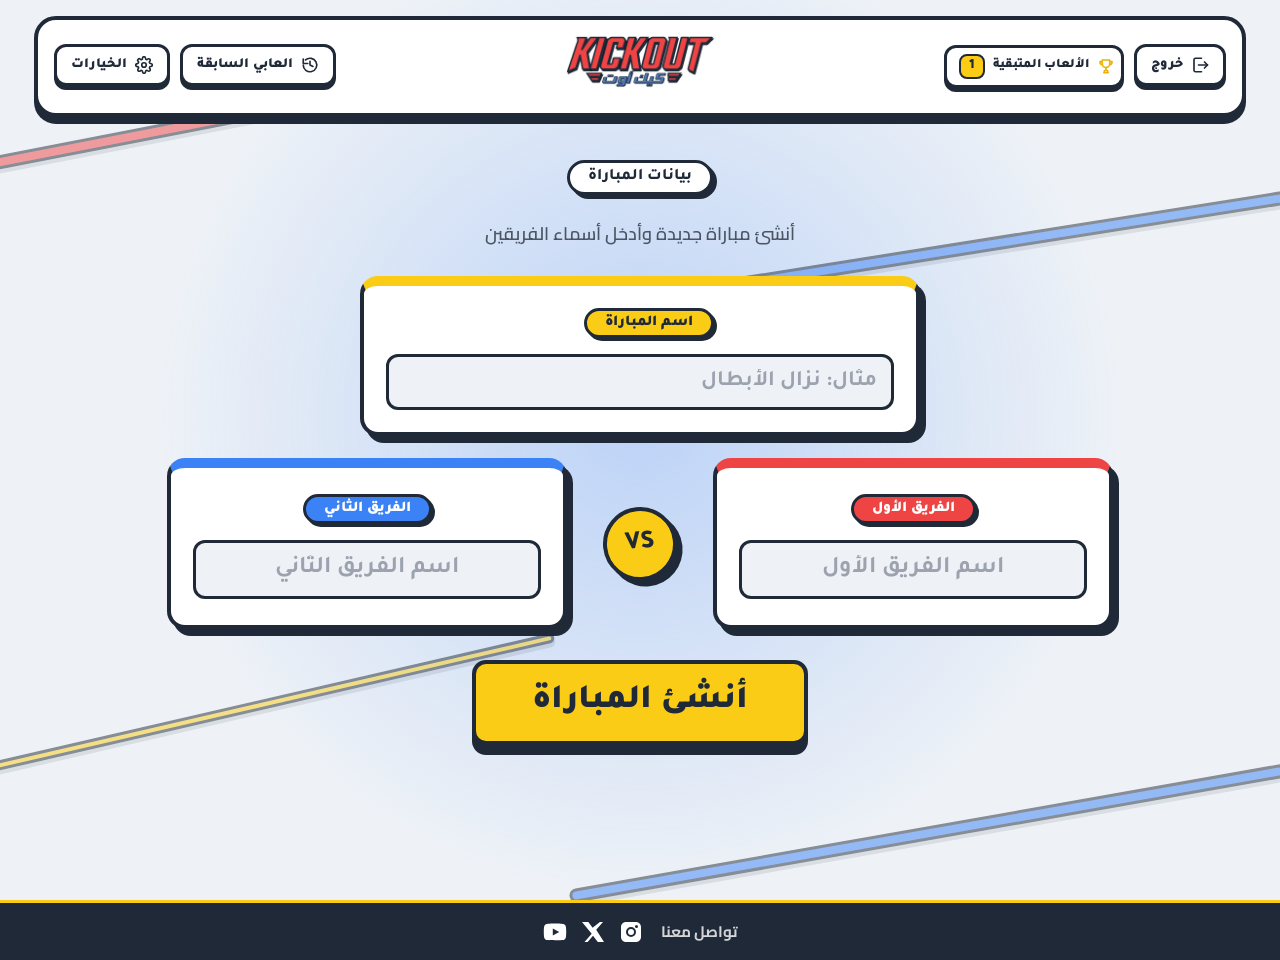
==== commit b4a26c68: "-gamUI-" ====
--- a/GameUI/ui.html
+++ b/GameUI/ui.html
@@ -92,6 +92,18 @@
           <span class="hud-btn__label">تبديل الدور</span>
         </button>
 
+        <button class="hud-btn hud-btn--ghost" id="previousGamesBtn" type="button">
+          <span class="hud-btn__icon" aria-hidden="true">
+            <svg viewBox="0 0 24 24" fill="none" stroke="currentColor" stroke-width="2.2" stroke-linecap="round"
+              stroke-linejoin="round">
+              <path d="M3 12a9 9 0 1 0 3-6.7" />
+              <polyline points="3 4 3 10 9 10" />
+              <polyline points="12 7 12 12 16 14" />
+            </svg>
+          </span>
+          <span class="hud-btn__label">العابي السابقة</span>
+        </button>
+
         <button class="hud-btn hud-btn--ghost" id="settingsBtn" type="button">
           <span class="hud-btn__icon" aria-hidden="true">
             <svg viewBox="0 0 24 24" fill="none" stroke="currentColor" stroke-width="2.2" stroke-linecap="round"
@@ -103,6 +115,7 @@
           </span>
           <span class="hud-btn__label">الخيارات</span>
         </button>
+
       </div>
 
     </div>
@@ -186,7 +199,7 @@
             <button class="adj-btn adj-btn--plus" type="button" data-delta="100">+100</button>
             <button class="adj-btn adj-btn--plus" type="button" data-delta="400">+400</button>
           </div>
-          <div class="control-panel__helpers" id="helpers1" data-team="0"></div>
+
         </div>
 
         <div class="score-center">
@@ -207,7 +220,7 @@
             <button class="adj-btn adj-btn--plus" type="button" data-delta="100">+100</button>
             <button class="adj-btn adj-btn--plus" type="button" data-delta="400">+400</button>
           </div>
-          <div class="control-panel__helpers" id="helpers2" data-team="1"></div>
+
         </div>
       </div>
 
@@ -243,12 +256,24 @@
         </div>
 
         <div class="winner__actions">
-          <button class="btn btn--lg" id="playAgainBtn" type="button">
-            <span class="btn__face">إعادة المباراة</span>
+
+          <button class="btn btn--lg btn--ghost" id="winnerMusicBtn" type="button">
+            <span class="btn__face">
+              <span id="winnerMusicIcon">
+                <svg viewBox="0 0 24 24" fill="none" stroke="currentColor" stroke-width="2.2" stroke-linecap="round"
+                  stroke-linejoin="round">
+                  <polygon points="11 5 6 9 3 9 3 15 6 15 11 19 11 5"></polygon>
+                  <path d="M15.5 8.5a5 5 0 0 1 0 7"></path>
+                  <path d="M18.5 5.5a9 9 0 0 1 0 13"></path>
+                </svg>
+              </span>
+            </span>
           </button>
+
           <button class="btn btn--lg btn--ghost" id="homeBtn" type="button">
             <span class="btn__face">الصفحة الرئيسية</span>
           </button>
+
         </div>
       </div>
     </section>
@@ -274,7 +299,7 @@
           <path d="M15 6l-6 6 6 6" />
         </svg>
 
-        
+
       </button>
     </div>
   </div>
@@ -285,45 +310,46 @@
     <div class="modal__box" role="dialog" aria-modal="true" aria-labelledby="modalQuestion">
 
       <!-- Countdown timer -->
-      
+
 
       <div class="modal__top">
         <span class="modal__category" id="modalCategory">التصنيف</span>
         <div class="timer" id="timer">
-        <span class="timer__display" id="timerDisplay">
-          <span class="timer__icon" aria-hidden="true">
-            <svg viewBox="0 0 24 24" fill="none" stroke="currentColor" stroke-width="2.2" stroke-linecap="round"
-              stroke-linejoin="round">
-              <circle cx="12" cy="13" r="8" />
-              <path d="M12 9v4l2.5 2.5M9 2h6" />
-            </svg>
-          </span>
-          <span id="timerTime">01:00</span>
-        </span>
-        <div class="timer__controls">
-          <button class="timer-btn timer-btn--start" id="timerStart" type="button">
-            <span class="timer-btn__icon" aria-hidden="true">
-              <svg viewBox="0 0 24 24" fill="currentColor">
-                <path d="M7 5l12 7-12 7V5Z" />
+          <span class="timer__display" id="timerDisplay">
+            <span class="timer__icon" aria-hidden="true">
+              <svg viewBox="0 0 24 24" fill="none" stroke="currentColor" stroke-width="2.2" stroke-linecap="round"
+                stroke-linejoin="round">
+                <circle cx="12" cy="13" r="8" />
+                <path d="M12 9v4l2.5 2.5M9 2h6" />
               </svg>
             </span>
-            <span id="timerStartLabel">ابدأ المؤقت</span>
-          </button>
-          <button class="timer-btn timer-btn--icon" id="timerRestart" type="button" aria-label="إعادة ضبط المؤقت"
-            title="إعادة الضبط">
-            <svg viewBox="0 0 24 24" fill="none" stroke="currentColor" stroke-width="2.2" stroke-linecap="round"
-              stroke-linejoin="round">
-              <path d="M3 12a9 9 0 1 0 3-6.7L3 8" />
-              <path d="M3 3v5h5" />
-            </svg>
-          </button>
-        </div>
-      </div>
+            <span id="timerTime">01:00</span>
+          </span>
+          <div class="timer__controls">
+            <button class="timer-btn timer-btn--start" id="timerStart" type="button">
+              <span class="timer-btn__icon" aria-hidden="true">
+                <svg viewBox="0 0 24 24" fill="currentColor">
+                  <path d="M7 5l12 7-12 7V5Z" />
+                </svg>
+              </span>
+              <span id="timerStartLabel">ابدأ المؤقت</span>
+            </button>
+            <button class="timer-btn timer-btn--icon" id="timerRestart" type="button" aria-label="إعادة ضبط المؤقت"
+              title="إعادة الضبط">
+              <svg viewBox="0 0 24 24" fill="none" stroke="currentColor" stroke-width="2.2" stroke-linecap="round"
+                stroke-linejoin="round">
+                <path d="M3 12a9 9 0 1 0 3-6.7L3 8" />
+                <path d="M3 3v5h5" />
+              </svg>
+            </button>
+          </div>
+        </div>
         <span class="modal__points" id="modalPoints">400</span>
       </div>
-      
+
 
       <p class="modal__turn">دور <span id="modalTurnTeam">الفريق الأول</span></p>
+      <div class="modal-helpers" id="modalHelpers"></div>
 
       <h3 class="modal__question" id="modalQuestion">نص السؤال هنا</h3>
 
@@ -342,18 +368,18 @@
             </svg>
           </span><span>اكشف الإجابة</span>
         </button>
-        <button style = "background-color: var(--blue);" class="qbtn qbtn--right" id="rightBtn" type="button">
-          
+        <button style="background-color: var(--red);" class="qbtn qbtn--right" id="rightBtn" type="button">
+
           </span><span>الفريق الأول</span>
         </button>
-        <button style = "background-color: var(--red);" class="qbtn qbtn--wrong" id="wrongBtn" type="button">
+        <button style="background-color: var(--blue);" class="qbtn qbtn--wrong" id="wrongBtn" type="button">
           <span class="qbtn__icon" aria-hidden="true">
-            
+
           </span><span>الفريق الثاني</span>
         </button>
-        <button style ="background-color: var(--white);"class="qbtn qbtn--reveal" id="skipBtn" type="button">
+        <button style="background-color: var(--white);" class="qbtn qbtn--reveal" id="skipBtn" type="button">
           <span class="qbtn__icon" aria-hidden="true">
-            
+
           </span><span>لا احد</span>
         </button>
       </div>
@@ -387,26 +413,208 @@
   </div>
 
   <!-- ============ SETTINGS DIALOG (placeholder) ============ -->
-  <div class="modal modal--confirm" id="settingsModal" hidden>
+  <div class="modal modal--settings" id="settingsModal" hidden>
     <div class="modal__overlay" id="settingsOverlay"></div>
-    <div class="confirm-box" role="dialog" aria-modal="true" aria-labelledby="settingsTitle">
-      <div class="confirm-box__icon confirm-box__icon--neutral" aria-hidden="true">
-        <svg viewBox="0 0 24 24" fill="none" stroke="currentColor" stroke-width="2.2" stroke-linecap="round"
-          stroke-linejoin="round">
-          <circle cx="12" cy="12" r="3" />
+
+    <div class="settings-window">
+
+      <!-- Sidebar -->
+      <aside class="settings-sidebar">
+
+        <div class="settings-header">
+          <h2>الإعدادات</h2>
+
+          <button id="settingsClose" class="settings-close" type="button">
+            ✕
+          </button>
+        </div>
+
+        <button class="settings-tab is-active" data-tab="profile">
+          <span>الحساب</span>
+        </button>
+
+        <button class="settings-tab" data-tab="subscription">
+          <span>الألعاب المتبقية</span>
+        </button>
+        <button class="settings-tab" data-tab="history">
+          <span>العابي السابقة</span>
+        </button>
+
+      </aside>
+
+      <!-- Content -->
+      <section class="settings-content">
+
+        <!-- PROFILE -->
+        <div class="settings-page is-active" id="page-profile">
+
+          <h2>الحساب الشخصي</h2>
+
+          <div class="settings-card">
+
+            <div class="info-row">
+              <span>الاسم</span>
+              <strong>Mohammed Melhi</strong>
+            </div>
+
+            <div class="info-row">
+              <span>البريد الإلكتروني</span>
+              <strong>mohammed@example.com</strong>
+            </div>
+
+            <div class="info-row">
+              <span>نوع الحساب</span>
+              <strong>Host</strong>
+            </div>
+
+            <div class="info-row">
+              <span>تاريخ التسجيل</span>
+              <strong>25/07/2026</strong>
+            </div>
+
+          </div>
+
+        </div>
+
+        <!-- SUBSCRIPTION -->
+        <div class="settings-page" id="page-subscription">
+
+          <h2>رصيد الألعاب</h2>
+
+          <div class="settings-card">
+
+            <div class="games-left">
+
+              <span>الألعاب المتبقية</span>
+
+              <div class="games-count">
+                1
+              </div>
+
+            </div>
+
+          </div>
+
+          <div class="buy-grid">
+
+            <button class="ticket-card--yellow ticket-card">
+              <span class="ticket-card__tag">GAME PASS</span>
+
+              <h3>10 مباريات</h3>
+
+              <div class="ticket-card__price">$5</div>
+
+              <span class="ticket-card__buy">
+                اشترِ الآن
+              </span>
+            </button>
+
+            <button class="ticket-card ticket-card--red">
+              <span class="ticket-card__tag">GAME PASS</span>
+
+              <h3>10 مباريات</h3>
+
+              <div class="ticket-card__price">$15</div>
+
+              <span class="ticket-card__buy">
+                اشترِ الآن
+              </span>
+            </button>
+
+            <button class="ticket-card ticket-card--blue">
+              <span class="ticket-card__tag">GAME PASS</span>
+
+              <h3>10 مباريات</h3>
+
+              <div class="ticket-card__price">$30</div>
+
+              <span class="ticket-card__buy">
+                اشترِ الآن
+              </span>
+            </button>
+
+          </div>
+        </div>
+
+        <div class="settings-page" id="page-history">
+
+          <h2>العابي السابقة</h2>
+
+          <div class="history-list">
+
+            <div class="history-card">
+              <div>
+                <h3>اليوم</h3>
+                <small>25 يوليو 2026</small>
+              </div>
+
+              <div class="history-score">
+                <strong>4200</strong>
+                <span>الفريق الفائز</span>
+              </div>
+            </div>
+
+            <div class="history-card">
+              <div>
+                <h3>الاستراحة </h3>
+                <small>22 يوليو 2026</small>
+              </div>
+
+              <div class="history-score">
+                <strong>3600</strong>
+                <span>الفريق الفائز</span>
+              </div>
+            </div>
+
+            <div class="history-card">
+              <div>
+                <h3>الكشتة </h3>
+                <small>18 يوليو 2026</small>
+              </div>
+
+              <div class="history-score">
+                <strong>5100</strong>
+                <span>الفريق الفائز</span>
+              </div>
+            </div>
+
+          </div>
+
+        </div>
+
+      </section>
+
+    </div>
+
+  </div>
+
+  <footer class="global-footer">
+    <span class="footer-text">تواصل معنا</span>
+
+    <div class="footer-socials">
+
+      <a href="#" target="_blank" aria-label="Instagram">
+        <svg viewBox="0 0 24 24" fill="currentColor">
           <path
-            d="M19.4 15a1.65 1.65 0 0 0 .33 1.82l.06.06a2 2 0 1 1-2.83 2.83l-.06-.06a1.65 1.65 0 0 0-1.82-.33 1.65 1.65 0 0 0-1 1.51V21a2 2 0 0 1-4 0v-.09A1.65 1.65 0 0 0 9 19.4a1.65 1.65 0 0 0-1.82.33l-.06.06a2 2 0 1 1-2.83-2.83l.06-.06a1.65 1.65 0 0 0 .33-1.82 1.65 1.65 0 0 0-1.51-1H3a2 2 0 0 1 0-4h.09A1.65 1.65 0 0 0 4.6 9a1.65 1.65 0 0 0-.33-1.82l-.06-.06a2 2 0 1 1 2.83-2.83l.06.06a1.65 1.65 0 0 0 1.82.33H9a1.65 1.65 0 0 0 1-1.51V3a2 2 0 0 1 4 0v.09a1.65 1.65 0 0 0 1 1.51 1.65 1.65 0 0 0 1.82-.33l.06-.06a2 2 0 1 1 2.83 2.83l-.06.06a1.65 1.65 0 0 0-.33 1.82V9a1.65 1.65 0 0 0 1.51 1H21a2 2 0 0 1 0 4h-.09a1.65 1.65 0 0 0-1.51 1Z" />
+            d="M7 2C4.2 2 2 4.2 2 7v10c0 2.8 2.2 5 5 5h10c2.8 0 5-2.2 5-5V7c0-2.8-2.2-5-5-5H7zm10.5 3a1.5 1.5 0 110 3 1.5 1.5 0 010-3zM12 7a5 5 0 110 10 5 5 0 010-10zm0 2a3 3 0 100 6 3 3 0 000-6z" />
         </svg>
-      </div>
-      <h3 class="confirm-box__title" id="settingsTitle">الخيارات</h3>
-      <p class="confirm-box__text">إعدادات المباراة ستتوفر هنا قريباً — مدة المؤقت، الأصوات، وعدد الأسئلة.</p>
-      <div class="confirm-box__actions">
-        <button class="btn btn--md" id="settingsClose" type="button">
-          <span class="btn__face">حسناً</span>
-        </button>
-      </div>
+      </a>
+
+      <a href="#" target="_blank" aria-label="X">
+        <svg viewBox="0 0 24 24" fill="currentColor">
+          <path d="M18.9 2H22l-6.8 7.8L23 22h-6.2l-4.8-6.2L6.6 22H3.5l7.2-8.2L1 2h6.3l4.3 5.7L18.9 2z" />
+        </svg>
+      </a>
+
+      <a href="#" target="_blank" aria-label="YouTube">
+        <svg viewBox="0 0 24 24" fill="currentColor">
+          <path
+            d="M23 7.5s-.2-1.7-.9-2.5c-.8-1-1.7-1-2.1-1.1C17.1 3.6 12 3.6 12 3.6h0s-5.1 0-8 .3c-.4.1-1.3.1-2.1 1.1C1.2 5.8 1 7.5 1 7.5S.8 9.5.8 11.5v1c0 2 .2 4 .2 4s.2 1.7.9 2.5c.8 1 1.9 1 2.4 1.1 1.8.2 7.7.3 7.7.3s5.1 0 8-.3c.4-.1 1.3-.1 2.1-1.1.7-.8.9-2.5.9-2.5s.2-2 .2-4v-1c0-2-.2-4-.2-4zM9.8 15.5v-7l6.4 3.5-6.4 3.5z" />
+        </svg>
+      </a>
+
     </div>
-  </div>
+  </footer>
 
   <script src="ui.js"></script>
 </body>
--- a/GameUI/ui.css
+++ b/GameUI/ui.css
@@ -9,6 +9,7 @@
   --red: #EF4444;
   --red-deep: #DC2626;
   --green: #22C55E;
+  --green-fade: rgba(6, 201, 77, 0.537);
   --green-deep: #16A34A;
   --yellow: #FACC15;
   --yellow-deep: #EAB308;
@@ -19,6 +20,7 @@
   --panel: #FFFFFF;
   --muted: #E5E7EB;
   --shadow-hard: #1F2937;
+  --navy-deep: #111827;
 
   --font-display: 'Tajawal', 'Cairo', system-ui, sans-serif;
   --font-body: 'Cairo', system-ui, sans-serif;
@@ -369,7 +371,7 @@
   transition: transform .1s ease, box-shadow .1s ease;
 }
 .adj-btn:hover, .adj-btn:active { transform: translateY(2px); box-shadow: 0 1px 0 0 var(--shadow-hard); }
-.adj-btn--plus { background: var(--green); color: var(--white); }
+.adj-btn--plus { background: var(--green-fade); color: var(--black); }
 .adj-btn--minus { background: var(--white); }
 
 .control-panel__helpers { display: flex; gap: 10px; justify-content: center; }
@@ -746,3 +748,453 @@
 @media (prefers-reduced-motion: reduce) {
   *, *::before, *::after { animation-duration: 0.01ms !important; animation-iteration-count: 1 !important; transition-duration: 0.01ms !important; }
 }
+
+.modal-helpers {
+    display: flex;
+    justify-content: center;
+    gap: 12px;
+    margin: 16px 0 20px;
+}
+
+.modal-helpers .helper-btn {
+    width: 56px;
+    height: 56px;
+}
+
+.global-footer {
+    width: 100%;
+    padding: 14px 24px;
+    background: var(--ink);
+    color: rgba(255,255,255,.8);
+
+    display: flex;
+    justify-content: center;
+    align-items: center;
+    gap: 18px;
+
+    border-top: 3px solid var(--yellow);
+
+    font-weight: 700;
+    font-size: .95rem;
+}
+
+.footer-socials{
+    display:flex;
+    align-items:center;
+    gap:14px;
+}
+
+.footer-socials a{
+    color:white;
+    display:flex;
+    transition:.2s;
+}
+
+.footer-socials a:hover{
+    color:var(--yellow);
+    transform:translateY(-2px);
+}
+
+.footer-socials svg{
+    width:24px;
+    height:24px;
+}
+
+.modal--settings .settings-window{
+
+    width:min(1100px,92vw);
+    height:min(720px,88vh);
+
+    background:white;
+
+    border:5px solid var(--ink);
+    border-radius:30px;
+
+    overflow:hidden;
+
+    display:grid;
+    grid-template-columns:280px 1fr;
+}
+
+.settings-sidebar{
+
+    background: var(--navy-deep);
+    color:white;
+
+    padding:24px;
+
+    display:flex;
+    flex-direction:column;
+}
+
+.settings-header{
+
+    display:flex;
+    justify-content:space-between;
+    align-items:center;
+
+    margin-bottom:30px;
+}
+
+.settings-close{
+
+    width:48px;
+    height:48px;
+
+    border:none;
+    border-radius:12px;
+
+    background:#343d4d;
+    color:white;
+
+    cursor:pointer;
+}
+
+.settings-tab{
+
+    display:flex;
+    align-items:center;
+    gap:14px;
+
+    padding:18px;
+
+    border:none;
+    border-radius:14px;
+
+    background:transparent;
+    color:white;
+
+    font:inherit;
+
+    cursor:pointer;
+
+    text-align:right;
+}
+
+.settings-tab:hover{
+    background:rgba(255,255,255,.08);
+}
+
+.settings-tab.is-active{
+
+    background:rgba(255,255,255,.16);
+}
+
+.settings-content{
+
+    padding:40px;
+    overflow-y:auto;
+}
+
+.settings-page{
+
+    display:none;
+}
+
+.settings-page.is-active{
+
+    display:block;
+}
+
+.settings-card{
+
+    background:#f6f8fb;
+
+    border:3px solid var(--ink);
+
+    border-radius:20px;
+
+    padding:24px;
+
+    margin-top:24px;
+}
+
+.info-row{
+
+    display:flex;
+    justify-content:space-between;
+
+    padding:16px 0;
+
+    border-bottom:1px solid #ddd;
+}
+
+.info-row:last-child{
+
+    border:none;
+}
+
+.games-left{
+
+    display:flex;
+    justify-content:space-between;
+    align-items:center;
+}
+
+.games-count{
+
+    font-size:48px;
+    font-weight:900;
+
+    color:var(--black);
+}
+
+.buy-grid{
+
+    display:grid;
+
+    grid-template-columns:repeat(3,1fr);
+
+    gap:20px;
+
+    margin-top:30px;
+}
+
+.buy-card{
+
+    padding:24px;
+
+    border:3px solid var(--ink);
+
+    border-radius:18px;
+
+    background:white;
+
+    cursor:pointer;
+}
+
+.modal--settings {
+    position: fixed;
+    inset: 0;
+    display: flex;
+    justify-content: center;
+    align-items: center;
+    z-index: 300;
+}
+
+.modal--settings .modal__overlay {
+    position: absolute;
+    inset: 0;
+    background: rgba(15, 23, 42, .55);
+    z-index: 1;
+}
+
+.settings-window {
+    position: relative;
+    z-index: 2;
+
+    width: min(1100px, 92vw);
+    height: min(720px, 88vh);
+}
+
+.buy-grid{
+    display:grid;
+    grid-template-columns:repeat(3,1fr);
+    gap:28px;
+}
+
+.ticket-card{
+
+    position:relative;
+
+    background:linear-gradient(
+        180deg,
+        #ffd034,
+        #f4bc00
+    );
+
+    color:var(--ink);
+
+    border:4px solid var(--ink);
+
+    border-radius:22px;
+
+    padding:26px;
+
+    cursor:pointer;
+
+    overflow:hidden;
+
+    transition:.25s;
+}
+
+.ticket-card:hover{
+
+    transform:translateY(-8px) scale(1.03);
+
+    box-shadow:0 18px 35px rgba(0,0,0,.25);
+}
+
+.ticket-card::before,
+.ticket-card::after{
+
+    content:"";
+
+    position:absolute;
+
+    width:26px;
+    height:26px;
+
+    background:white;
+
+    border-radius:50%;
+
+    top:68%;
+
+    transform:translateY(-50%);
+}
+
+.ticket-card::before{
+
+    left:-13px;
+}
+
+.ticket-card::after{
+
+    right:-13px;
+}
+
+.ticket-card__tag{
+
+    display:inline-block;
+
+    background:#222a37;
+
+    color:white;
+
+    padding:6px 14px;
+
+    border-radius:999px;
+
+    font-size:.8rem;
+
+    font-weight:800;
+
+    letter-spacing:.08em;
+}
+
+.ticket-card h3{
+
+    margin:28px 0 18px;
+
+    font-size:2rem;
+}
+
+.ticket-card__price{
+
+    font-size:3rem;
+
+    font-weight:900;
+
+    margin-bottom:22px;
+}
+
+.ticket-card__buy{
+
+    display:block;
+
+    border-top:3px dashed rgba(0,0,0,.35);
+
+    padding-top:16px;
+
+    font-weight:800;
+
+    font-size:1rem;
+}
+
+.ticket-card--yellow{
+    background:linear-gradient(180deg,#ffd034,#f4bc00);
+    color:var(--ink);
+}
+
+.ticket-card--red{
+    background:linear-gradient(180deg,#ff5c5c,#e63946);
+    color:#fff;
+}
+
+.ticket-card--blue{
+    background:linear-gradient(180deg,#5d9cff,#3d7be6);
+    color:#fff;
+}
+
+.ticket-card--red .ticket-card__buy,
+.ticket-card--blue .ticket-card__buy{
+    border-top-color:rgba(255,255,255,.35);
+}
+
+.ticket-card--red .ticket-card__tag{
+    background:#fff;
+    color:#e63946;
+}
+
+.ticket-card--blue .ticket-card__tag{
+    background:#fff;
+    color:#3d7be6;
+}
+
+.ticket-card--yellow .ticket-card__tag{
+    background:#222a37;
+    color:#fff;
+}
+
+.history-list{
+    display:flex;
+    flex-direction:column;
+    gap:18px;
+    margin-top:30px;
+}
+
+.history-card{
+
+    display:flex;
+    justify-content:space-between;
+    align-items:center;
+
+    padding:22px;
+
+    background:#f8f9fc;
+
+    border:3px solid var(--ink);
+
+    border-radius:18px;
+
+    transition:.2s;
+}
+
+.history-card:hover{
+
+    transform:translateY(-3px);
+
+    box-shadow:0 12px 24px rgba(0,0,0,.12);
+}
+
+.history-card h3{
+
+    margin:0 0 6px;
+}
+
+.history-card small{
+
+    color:#777;
+}
+
+.history-score{
+
+    text-align:left;
+}
+
+.history-score strong{
+
+    display:block;
+
+    font-size:2rem;
+
+    font-weight:900;
+
+    color:var(--yellow);
+}
+#winnerMusicBtn svg{
+    width:24px;
+    height:24px;
+    display:block;
+}
